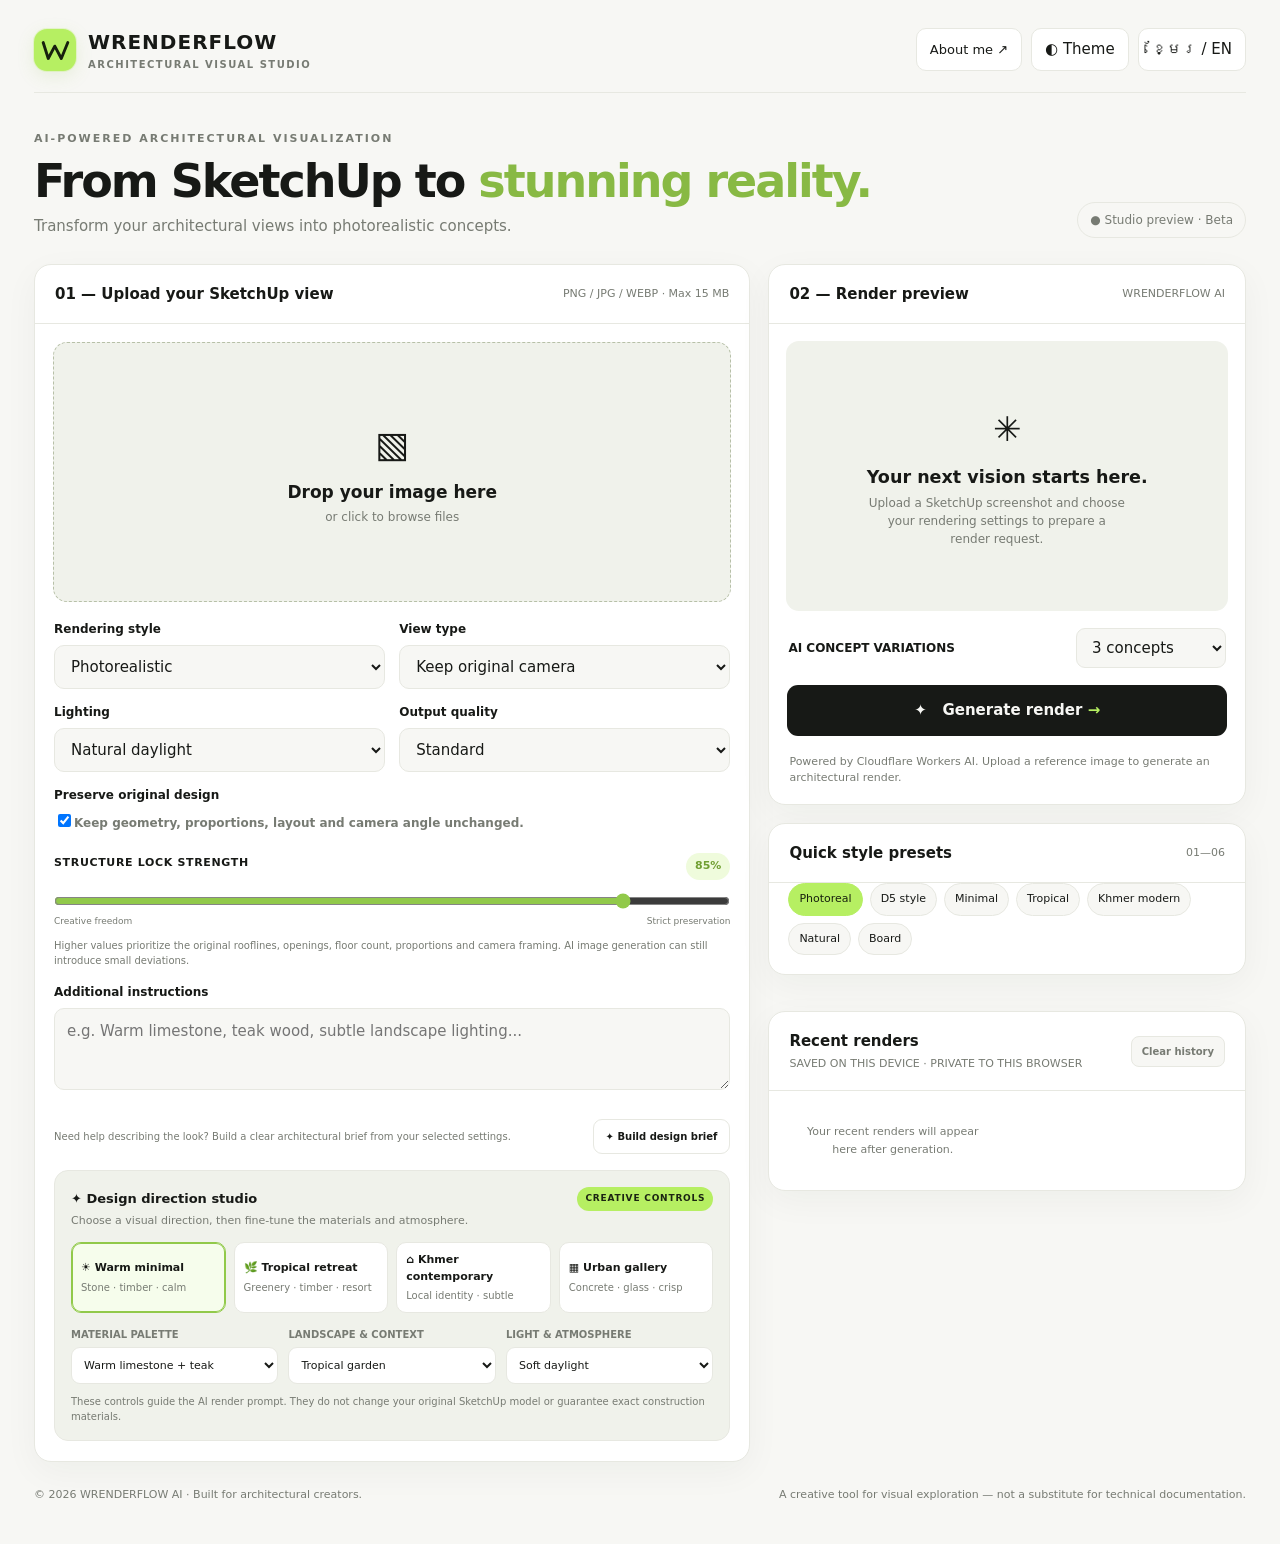
==== public/index.html @ b39f6e64 "Add adjustable architectural structure lock control" ====
<!doctype html>
<html lang="en">
<head>
<meta charset="utf-8"><meta name="viewport" content="width=device-width,initial-scale=1">
<meta name="theme-color" content="#f7f7f4"><meta name="description" content="WRENDERFLOW — architectural visualization studio">
<title>WRENDERFLOW — Architecture Visual Studio</title>
<style>
:root{--bg:#f7f7f4;--panel:#fff;--ink:#171916;--muted:#777b73;--line:#e7e8e1;--accent:#b6ef62;--soft:#f0f2eb;--shadow:0 10px 35px #1c24100b}
[data-theme=dark]{--bg:#11130f;--panel:#1a1d18;--ink:#f1f3ec;--muted:#a2a89a;--line:#30352c;--accent:#b6ef62;--soft:#242920;--shadow:none}
*{box-sizing:border-box}body{margin:0;background:var(--bg);color:var(--ink);font:15px/1.5 Inter,ui-sans-serif,system-ui,-apple-system,Segoe UI,sans-serif;transition:.2s}button,input,select,textarea{font:inherit}button{cursor:pointer}.shell{max-width:1440px;margin:auto;padding:22px 34px 40px}.top{display:flex;align-items:center;justify-content:space-between;border-bottom:1px solid var(--line);padding:5px 0 20px}.brand{display:flex;align-items:center;gap:11px;font-weight:750;letter-spacing:-.6px;font-size:20px}.mark{width:34px;height:34px;border-radius:11px;background:var(--accent);display:grid;place-items:center;color:#17200e;font-weight:900}.brand small{display:block;color:var(--muted);font-size:10px;font-weight:550;letter-spacing:1.5px}.actions{display:flex;gap:9px}.quiet,.lang{border:1px solid var(--line);background:var(--panel);color:var(--ink);padding:9px 13px;border-radius:10px}.hero{padding:38px 0 26px;display:flex;justify-content:space-between;align-items:end;gap:20px}.eyebrow{color:var(--muted);font-size:11px;letter-spacing:2px;text-transform:uppercase;font-weight:700}.hero h1{font-size:clamp(29px,4vw,46px);line-height:1.08;letter-spacing:-2px;margin:9px 0}.hero p{color:var(--muted);margin:0}.status{font-size:12px;color:var(--muted);border:1px solid var(--line);padding:8px 12px;border-radius:30px;white-space:nowrap}.layout{display:grid;grid-template-columns:minmax(0,1.2fr) minmax(310px,.8fr);gap:18px}.card{background:var(--panel);border:1px solid var(--line);border-radius:17px;box-shadow:var(--shadow);overflow:hidden}.cardhead{padding:18px 20px;border-bottom:1px solid var(--line);display:flex;justify-content:space-between;align-items:center}.cardhead h2{font-size:15px;margin:0}.step{font-size:11px;color:var(--muted)}.upload{margin:18px;border:1.5px dashed #b7c0a8;border-radius:14px;min-height:260px;display:grid;place-items:center;text-align:center;padding:24px;background:var(--soft);position:relative}.upload.drag{border-color:#7aa83c;background:#eaf5d9}.upload input{position:absolute;inset:0;opacity:0;width:100%;cursor:pointer}.upload .icon{font-size:36px}.upload h3{margin:8px 0 3px;font-size:17px}.upload p{color:var(--muted);font-size:12px;margin:0}.preview{max-width:100%;max-height:360px;object-fit:contain;border-radius:9px;display:none}.fields{padding:0 19px 20px;display:grid;grid-template-columns:1fr 1fr;gap:14px}.field.full{grid-column:1/-1}.field label{display:block;font-size:12px;font-weight:650;margin:0 0 7px}.field select,.field textarea,.field input[type=text]{width:100%;border:1px solid var(--line);border-radius:10px;background:var(--bg);color:var(--ink);padding:11px 12px;outline:none}.field textarea{resize:vertical;min-height:82px}.check{display:flex;gap:9px;align-items:center;color:var(--muted);font-size:12px}.rightcol{display:flex;flex-direction:column;gap:18px}.result{min-height:270px;display:grid;place-items:center;text-align:center;padding:28px;background:var(--soft);margin:17px;border-radius:13px}.result .spark{font-size:34px}.result h3{margin:9px 0 4px}.result p{color:var(--muted);font-size:12px;max-width:260px;margin:0}.primary{width:calc(100% - 36px);margin:0 18px 18px;background:var(--ink);color:var(--bg);border:0;border-radius:11px;padding:14px;font-weight:700}.primary span{color:var(--accent)}.note{font-size:11px;color:var(--muted);padding:0 20px 17px}.presets{display:flex;gap:7px;flex-wrap:wrap;padding:0 19px 19px}.chip{border:1px solid var(--line);background:var(--bg);color:var(--ink);border-radius:30px;padding:7px 10px;font-size:11px}.chip.active{background:var(--accent);color:#17200e;border-color:var(--accent)}footer{padding:25px 0 0;color:var(--muted);font-size:11px;display:flex;justify-content:space-between;gap:15px}.compare-wrap{display:none;margin:0 17px 18px;animation:compareIn .7s cubic-bezier(.2,.8,.2,1) both}.compare-toolbar{display:flex;align-items:center;justify-content:space-between;gap:12px;margin:0 0 12px}.compare-title{font-size:12px;font-weight:800;letter-spacing:.4px;color:var(--ink)}.compare-subtitle{font-size:10px;color:var(--muted);margin-top:3px}.compare-modes{display:flex;gap:5px;padding:4px;border:1px solid var(--border);border-radius:10px;background:var(--bg)}.compare-mode{border:0;border-radius:7px;padding:7px 10px;background:transparent;color:var(--muted);font-size:10px;font-weight:700;cursor:pointer}.compare-mode.active{background:var(--accent);color:#17200e}.compare-stage{--split:50%;position:relative;width:100%;aspect-ratio:16/10;min-height:220px;max-height:540px;overflow:hidden;border-radius:16px;background:linear-gradient(135deg,#20271d,#111610);cursor:ew-resize;touch-action:pan-y;box-shadow:0 14px 36px #0004;border:1px solid #ffffff12}.compare-stage img{position:absolute;inset:0;width:100%;height:100%;object-fit:contain;user-select:none;pointer-events:none}.compare-after{position:absolute;inset:0;clip-path:inset(0 0 0 var(--split));pointer-events:none;transition:clip-path .38s cubic-bezier(.2,.8,.2,1)}.compare-after img{width:100%;height:100%;object-fit:contain}.compare-divider{position:absolute;z-index:4;top:0;bottom:0;left:var(--split);width:2px;background:#c4ff69;transform:translateX(-50%);box-shadow:0 0 18px #b8f45eaa;pointer-events:none;transition:left .38s cubic-bezier(.2,.8,.2,1)}.compare-knob{position:absolute;left:50%;top:50%;width:48px;height:48px;transform:translate(-50%,-50%);display:grid;place-items:center;border:2px solid #fff;border-radius:50%;background:linear-gradient(145deg,#c5ff72,#83bb38);color:#17220d;box-shadow:0 0 0 7px #a8e94c25,0 5px 22px #0008;font-size:20px;font-weight:900}.compare-label{position:absolute;top:13px;z-index:3;padding:8px 11px;border:1px solid #ffffff30;border-radius:8px;background:#101510c9;color:#fff;font-size:10px;font-weight:800;letter-spacing:1px;backdrop-filter:blur(10px);pointer-events:none}.compare-label.original{left:13px}.compare-label.generated{right:13px}.compare-controls{display:flex;align-items:center;gap:12px;margin:14px 2px 0}.compare-range{flex:1;width:100%;height:5px;margin:0;accent-color:#a5e94d;cursor:ew-resize;touch-action:pan-y}.compare-range::-webkit-slider-thumb{width:19px;height:19px;appearance:none;border:3px solid var(--panel);border-radius:50%;background:#a5e94d;box-shadow:0 0 0 1px #a5e94d,0 2px 9px #0006}.compare-help{font-size:11px;color:var(--muted);text-align:center;margin-top:10px;line-height:1.5}.compare-stage.compare-side{background:#a5e94d;cursor:default}.compare-stage.compare-side #compareOriginal{left:0;top:0;width:calc(50% - 1px);height:100%;background:#20271d}.compare-stage.compare-side .compare-after{left:calc(50% + 1px);top:0;right:0;bottom:0;inset:auto;width:calc(50% - 1px);height:100%;clip-path:none;overflow:hidden;background:#20271d}.compare-stage.compare-side .compare-after img{width:100%;height:100%;object-fit:contain}.compare-stage.compare-side .compare-divider{display:none}.compare-stage.is-dragging .compare-after,.compare-stage.is-dragging .compare-divider{transition:none}.compare-stage.compare-side .compare-label{font-size:9px}@keyframes compareIn{0%{opacity:0;transform:translateY(18px) scale(.985);filter:blur(4px)}100%{opacity:1;transform:translateY(0) scale(1);filter:blur(0)}}@media(max-width:520px){.compare-toolbar{align-items:flex-start;flex-direction:column}.compare-stage{min-height:190px}.compare-knob{width:40px;height:40px}}@media(prefers-reduced-motion:reduce){.compare-wrap{animation:none}.compare-after,.compare-divider{transition:none}}.render-progress{display:none;flex-direction:column;align-items:center;justify-content:center;gap:11px;padding:18px 12px 14px;margin:12px 18px 4px;border:1px solid rgba(177,242,74,.2);border-radius:14px;background:linear-gradient(145deg,rgba(177,242,74,.07),rgba(255,255,255,.015));text-align:center}.render-progress.visible{display:flex;animation:progressReveal .35s ease both}.render-spinner{width:30px;height:30px;border:3px solid rgba(177,242,74,.18);border-top-color:var(--accent);border-right-color:var(--accent);border-radius:50%;animation:renderSpin .85s linear infinite;filter:drop-shadow(0 0 7px rgba(177,242,74,.35))}.render-progress-line{font-size:12px;line-height:1.5;color:var(--muted);letter-spacing:.12px;min-height:18px}.render-progress-line strong{color:var(--text);font-weight:650}@keyframes renderSpin{to{transform:rotate(360deg)}}@keyframes progressReveal{from{opacity:0;transform:translateY(7px)}to{opacity:1;transform:translateY(0)}}@media(prefers-reduced-motion:reduce){.render-spinner{animation:none;border-top-color:var(--accent)}.render-progress.visible{animation:none}}.toast{position:fixed;bottom:20px;left:50%;transform:translateX(-50%);background:var(--ink);color:var(--bg);padding:12px 18px;border-radius:12px;box-shadow:var(--shadow);display:none;max-width:90%;z-index:5}
@media(max-width:850px){.shell{padding:15px}.layout{grid-template-columns:1fr}.hero{padding-top:27px;align-items:start;flex-direction:column}.upload{min-height:220px}.top{align-items:flex-start}.brand{font-size:17px}}@media(max-width:480px){.fields{grid-template-columns:1fr}.field.full{grid-column:auto}.actions{gap:5px}.quiet,.lang{padding:8px}.hero h1{letter-spacing:-1.2px}footer{flex-direction:column}}

/* Design direction studio */
.direction-panel{grid-column:1/-1;border:1px solid var(--line);border-radius:14px;padding:16px;background:var(--soft);margin-top:2px}.direction-head{display:flex;justify-content:space-between;align-items:flex-start;gap:12px;margin-bottom:13px}.direction-head strong{font-size:13px}.direction-head small{display:block;color:var(--muted);font-size:11px;margin-top:3px}.direction-badge{font-size:9px;font-weight:800;letter-spacing:.8px;padding:5px 8px;border-radius:20px;background:var(--accent);color:#1b2412;white-space:nowrap}.direction-presets{display:grid;grid-template-columns:repeat(4,minmax(0,1fr));gap:8px;margin-bottom:14px}.direction-preset{min-height:66px;border:1px solid var(--line);border-radius:10px;background:var(--panel);color:var(--ink);padding:9px;text-align:left;transition:transform .2s,border-color .2s,box-shadow .2s}.direction-preset:hover{transform:translateY(-2px);border-color:var(--accent);box-shadow:0 7px 18px #0000000d}.direction-preset.active{border-color:#91c94a;box-shadow:inset 0 0 0 1px #91c94a;background:color-mix(in srgb,var(--accent) 12%,var(--panel))}.direction-preset b{display:block;font-size:11px}.direction-preset span{display:block;font-size:10px;color:var(--muted);margin-top:3px}.direction-selects{display:grid;grid-template-columns:repeat(3,minmax(0,1fr));gap:10px}.direction-selects label{display:block;font-size:10px;font-weight:700;color:var(--muted);margin-bottom:5px}.direction-selects select{width:100%;min-width:0;border:1px solid var(--line);border-radius:9px;background:var(--panel);color:var(--ink);padding:10px 8px;font-size:11px}.direction-note{font-size:10px;color:var(--muted);margin-top:10px;line-height:1.5}@media(max-width:680px){.direction-presets{grid-template-columns:repeat(2,minmax(0,1fr))}.direction-selects{grid-template-columns:1fr}.direction-head{flex-direction:column}}

/* Structure lock control */
.structure-lock-head{display:flex;align-items:center;justify-content:space-between;gap:10px}.structure-lock-head label{font-size:11px;font-weight:800;letter-spacing:.06em}.structure-lock-head output{font-size:11px;font-weight:850;color:#709f32;background:color-mix(in srgb,var(--accent) 22%,var(--panel));padding:5px 9px;border-radius:20px}.strength-range{width:100%;margin:13px 0 4px;accent-color:#91c94a;cursor:pointer}.strength-scale{display:flex;justify-content:space-between;color:var(--muted);font-size:9px}.structure-lock-note{display:block;margin-top:9px;color:var(--muted);font-size:10px;line-height:1.55}
/* Render library and prompt assistant */
.prompt-assistant{display:flex;align-items:center;justify-content:space-between;gap:12px;margin-top:9px}
.prompt-assistant small{font-size:10px;color:var(--muted);line-height:1.5}
.assist-btn{border:1px solid var(--line);background:var(--panel);color:var(--ink);border-radius:9px;padding:9px 12px;font-size:10px;font-weight:750;white-space:nowrap;transition:transform .2s,border-color .2s}
.assist-btn:hover{transform:translateY(-1px);border-color:#91c94a}
.history-card{margin-top:18px}
.history-list{display:grid;grid-template-columns:repeat(2,minmax(0,1fr));gap:10px;padding:14px}
.history-item{border:1px solid var(--line);border-radius:11px;overflow:hidden;background:var(--panel);min-width:0}
.history-item img{width:100%;height:112px;object-fit:cover;display:block;background:var(--soft)}
.history-item-info{padding:9px}
.history-item-info strong{display:block;font-size:10px;white-space:nowrap;overflow:hidden;text-overflow:ellipsis}
.history-item-info small{display:block;color:var(--muted);font-size:9px;margin:4px 0 8px}
.history-load{width:100%;border:1px solid var(--line);background:var(--soft);border-radius:7px;padding:7px;font-size:10px;font-weight:700}.history-actions{display:grid;grid-template-columns:1fr auto;gap:6px}.history-delete{border:1px solid var(--line);background:transparent;color:var(--muted);border-radius:7px;padding:7px 9px;font-size:10px}.history-delete:hover,.history-clear:hover{border-color:#d58b7c;color:#b85d4b}.history-clear{border:1px solid var(--line);background:var(--bg);color:var(--muted);border-radius:8px;padding:7px 10px;font-size:10px;font-weight:700}
.history-empty{padding:18px;color:var(--muted);font-size:11px;text-align:center;line-height:1.6}
@media(max-width:520px){.prompt-assistant{align-items:flex-start;flex-direction:column}.history-list{grid-template-columns:1fr 1fr}.history-item img{height:90px}}

/* WRENDERFLOW identity */
.brand{gap:12px}.brand>div:last-child{letter-spacing:1px;font-weight:850}
.mark{width:42px;height:42px;border-radius:13px;position:relative;overflow:hidden;box-shadow:0 0 0 1px #b6ef6240,0 5px 18px #88b94425;animation:wMarkEnter .9s cubic-bezier(.2,.8,.2,1) both}
.brand-w{width:29px;height:25px;overflow:visible}
.brand-w path{fill:none;stroke:#17200e;stroke-width:4;stroke-linecap:round;stroke-linejoin:round;stroke-dasharray:100;stroke-dashoffset:100;animation:wDraw 1.15s cubic-bezier(.2,.8,.2,1) .15s forwards}
.mark:after{content:"";position:absolute;inset:-40% auto -40% -60%;width:38%;transform:rotate(22deg);background:linear-gradient(90deg,transparent,#ffffffa8,transparent);animation:wShine 1.2s ease-out .65s both}
.brand:hover .mark{transform:translateY(-2px) rotate(-3deg);box-shadow:0 0 0 1px #b6ef6280,0 8px 25px #88b94445}
.mark{transition:transform .3s,box-shadow .3s}
@keyframes wMarkEnter{0%{opacity:0;transform:translateY(12px) scale(.72) rotate(-12deg)}65%{opacity:1;transform:translateY(-2px) scale(1.06) rotate(3deg)}100%{transform:translateY(0) scale(1) rotate(0)}}
@keyframes wDraw{to{stroke-dashoffset:0}}
@keyframes wShine{0%{left:-60%}100%{left:150%}}
.variation-count{display:flex;align-items:center;gap:12px;padding:0 19px 17px}
.variation-count label{font-size:12px;font-weight:700}
.variation-count select{margin-left:auto;min-width:150px;border:1px solid var(--line);border-radius:9px;padding:9px 11px;background:var(--bg);color:var(--ink)}
.variation-gallery{display:none;margin:0 17px 18px;grid-template-columns:repeat(3,minmax(0,1fr));gap:10px}
.variation-card{min-width:0;border:1px solid var(--line);background:var(--bg);border-radius:12px;padding:7px;text-align:left;transition:transform .25s,border-color .25s,box-shadow .25s;cursor:pointer}
.variation-card:hover{transform:translateY(-3px);box-shadow:0 10px 22px #00000012}
.variation-card.active{border-color:var(--accent);box-shadow:0 0 0 2px color-mix(in srgb,var(--accent) 35%,transparent)}
.variation-card img{display:block;width:100%;height:105px;object-fit:cover;border-radius:8px;background:var(--soft)}
.variation-card strong{display:block;font-size:11px;margin:7px 2px 2px}
.variation-card small{display:block;font-size:10px;color:var(--muted);margin:0 2px 3px}
.variation-heading{display:flex;justify-content:space-between;align-items:center;margin:0 17px 9px;font-size:11px;font-weight:800;letter-spacing:.08em}
.variation-heading span{font-weight:500;letter-spacing:0;color:var(--muted)}
@media(max-width:520px){.variation-gallery{gap:6px}.variation-card{padding:5px}.variation-card img{height:75px}.variation-card strong{font-size:10px}.variation-count{padding-top:3px}}
@media(prefers-reduced-motion:reduce){.mark,.brand-w path,.mark:after{animation:none!important;transition:none!important}.brand-w path{stroke-dashoffset:0}}


/* WRENDERFLOW welcome reveal — 2.8 second glass intro */
.welcome-overlay{position:fixed;inset:0;z-index:9999;display:grid;place-items:center;padding:24px;background:rgba(8,12,7,.24);backdrop-filter:blur(13px) saturate(125%);-webkit-backdrop-filter:blur(13px) saturate(125%);animation:welcomeFade 2.8s cubic-bezier(.2,.7,.2,1) forwards;pointer-events:none}
.welcome-glass{position:relative;isolation:isolate;width:min(430px,92vw);padding:37px 34px 30px;text-align:center;border:1px solid rgba(255,255,255,.38);border-radius:25px;background:linear-gradient(145deg,rgba(255,255,255,.82),rgba(245,249,235,.58));box-shadow:0 28px 100px rgba(9,15,5,.24),inset 0 1px 0 rgba(255,255,255,.8);overflow:hidden;animation:welcomeCard 2.8s cubic-bezier(.2,.7,.2,1) forwards}
[data-theme=dark] .welcome-glass{background:linear-gradient(145deg,rgba(31,39,28,.88),rgba(18,23,16,.76));border-color:rgba(221,255,190,.18);box-shadow:0 28px 100px rgba(0,0,0,.42),inset 0 1px 0 rgba(255,255,255,.12)}
.welcome-glass:before{content:"";position:absolute;z-index:-1;width:230px;height:230px;left:50%;top:-150px;transform:translateX(-50%);border-radius:50%;background:rgba(182,239,98,.36);filter:blur(35px)}
.welcome-mark{width:72px;height:72px;margin:0 auto 19px;border-radius:22px;display:grid;place-items:center;background:#b6ef62;box-shadow:0 10px 35px rgba(125,176,56,.28),0 0 0 9px rgba(182,239,98,.13);animation:welcomeMark .75s cubic-bezier(.18,.85,.25,1.3) both}
.welcome-mark svg{width:48px;height:39px;overflow:visible}
.welcome-mark path{fill:none;stroke:#17200e;stroke-width:4.3;stroke-linecap:round;stroke-linejoin:round;stroke-dasharray:110;stroke-dashoffset:110;animation:wDraw .9s cubic-bezier(.4,0,.2,1) .12s forwards}
.welcome-kicker{margin:0 0 7px;color:#729b38;font-size:10px;font-weight:850;letter-spacing:3px;text-transform:uppercase;animation:welcomeText .55s ease .2s both}
.welcome-name{margin:0;color:#182015;font-size:clamp(25px,6vw,34px);line-height:1.05;font-weight:900;letter-spacing:1.5px;animation:welcomeText .6s ease .32s both}
[data-theme=dark] .welcome-name{color:#f3f6ec}
.welcome-line{width:35px;height:2px;margin:17px auto 13px;border-radius:4px;background:#9bd34d;animation:welcomeLine .65s ease .45s both}
.welcome-tagline{margin:0;color:#596151;font-size:12px;letter-spacing:.35px;animation:welcomeText .6s ease .5s both}
[data-theme=dark] .welcome-tagline{color:#bdc8b1}
.welcome-progress{height:2px;margin:25px auto 0;max-width:170px;border-radius:4px;background:rgba(110,130,90,.17);overflow:hidden}
.welcome-progress span{display:block;width:100%;height:100%;transform:scaleX(0);transform-origin:left;background:#8fc443;animation:welcomeProgress 2.15s linear .12s forwards}
@keyframes welcomeFade{0%,76%{opacity:1;visibility:visible}100%{opacity:0;visibility:hidden}}
@keyframes welcomeCard{0%{opacity:0;transform:translateY(15px) scale(.94)}13%{opacity:1;transform:translateY(0) scale(1)}76%{opacity:1;transform:translateY(0) scale(1)}100%{opacity:0;transform:translateY(-8px) scale(1.025)}}
@keyframes welcomeMark{0%{opacity:0;transform:translateY(12px) scale(.65) rotate(-12deg)}100%{opacity:1;transform:translateY(0) scale(1) rotate(0)}}
@keyframes welcomeText{from{opacity:0;transform:translateY(8px)}to{opacity:1;transform:translateY(0)}}
@keyframes welcomeLine{from{width:0;opacity:0}to{width:35px;opacity:1}}
@keyframes welcomeProgress{to{transform:scaleX(1)}}
@media(prefers-reduced-motion:reduce){.welcome-overlay,.welcome-glass,.welcome-mark,.welcome-mark path,.welcome-kicker,.welcome-name,.welcome-line,.welcome-tagline,.welcome-progress span{animation:none!important}.welcome-overlay{opacity:0;visibility:hidden}}


/* About WRENDERFLOW */
.about-section{margin:34px 0 22px;scroll-margin-top:24px;border:1px solid var(--line);border-radius:22px;overflow:hidden;background:linear-gradient(135deg,var(--panel),var(--soft));box-shadow:var(--shadow)}
.about-top{padding:clamp(24px,4vw,42px);display:grid;grid-template-columns:minmax(0,1.2fr) minmax(220px,.8fr);gap:30px;align-items:center;border-bottom:1px solid var(--line)}
.about-eyebrow{font-size:10px;letter-spacing:2.2px;font-weight:800;color:#88b944;text-transform:uppercase}
.about-top h2{font-size:clamp(27px,4vw,42px);letter-spacing:-1.5px;line-height:1.08;margin:10px 0 13px}
.about-top p{margin:0;color:var(--muted);max-width:650px;line-height:1.8}
.about-manifesto{border:1px solid rgba(136,185,68,.28);background:rgba(136,185,68,.08);padding:24px;border-radius:17px}
.about-manifesto .about-w{width:48px;height:48px;display:grid;place-items:center;background:var(--accent);color:#17200e;border-radius:15px;font-size:25px;font-weight:950;margin-bottom:18px;box-shadow:0 8px 28px rgba(136,185,68,.18)}
.about-manifesto strong{display:block;font-size:clamp(17px,2vw,21px);line-height:1.4;letter-spacing:-.3px}
.about-manifesto span{display:block;color:var(--muted);font-size:12px;margin-top:9px}
.about-grid{display:grid;grid-template-columns:repeat(3,minmax(0,1fr));gap:0}
.about-card{padding:25px 26px;min-height:190px}
.about-card+.about-card{border-left:1px solid var(--line)}
.about-card .about-number{font-size:10px;letter-spacing:1.5px;color:#88b944;font-weight:850}
.about-card h3{font-size:16px;margin:10px 0 8px}
.about-card p{font-size:13px;line-height:1.75;color:var(--muted);margin:0}
.about-founder{padding:20px 26px;background:rgba(136,185,68,.055);border-top:1px solid var(--line);display:flex;justify-content:space-between;align-items:center;gap:18px}
.about-founder strong{display:block;font-size:14px}.about-founder span{font-size:12px;color:var(--muted)}
.about-founder .about-location{white-space:nowrap;color:var(--muted);font-size:11px;letter-spacing:.8px;text-transform:uppercase}
.about-nav{border:1px solid var(--line);background:var(--panel);color:var(--ink);padding:9px 13px;border-radius:10px;text-decoration:none;font-size:13px;display:inline-flex;align-items:center}
@media(max-width:760px){.about-top{grid-template-columns:1fr}.about-grid{grid-template-columns:1fr}.about-card{min-height:0;padding:21px 24px}.about-card+.about-card{border-left:0;border-top:1px solid var(--line)}.about-founder{align-items:flex-start;flex-direction:column}.about-founder .about-location{white-space:normal}}

</style>
</head>
<body>
<div class="welcome-overlay" id="welcomeIntro" aria-hidden="true">
 <div class="welcome-glass">
  <div class="welcome-mark"><svg viewBox="0 0 40 32" aria-hidden="true"><path d="M3 5 L10 27 L19 10 L28 27 L37 5"/></svg></div>
  <p class="welcome-kicker">WELCOME TO THE STUDIO</p>
  <h2 class="welcome-name">WRENDERFLOW</h2>
  <div class="welcome-line"></div>
  <p class="welcome-tagline">Ideas become places.</p>
  <div class="welcome-progress"><span></span></div>
 </div>
</div>
<div class="shell">
<header class="top"><div class="brand" aria-label="WRENDERFLOW"><div class="mark" aria-hidden="true"><svg viewBox="0 0 40 32" class="brand-w"><path d="M3 5 L10 27 L19 10 L28 27 L37 5"/></svg></div><div>WRENDERFLOW <small>ARCHITECTURAL VISUAL STUDIO</small></div></div><div class="actions"><a class="about-nav" href="/about.html">About me ↗</a><button class="quiet" id="theme" aria-label="Toggle theme">◐ <span data-i="theme">Theme</span></button><button class="lang" id="language">ខ្មែរ / EN</button></div></header>
<section class="hero"><div><div class="eyebrow" data-i="eyebrow">AI-POWERED ARCHITECTURAL VISUALIZATION</div><h1 data-i="title">From SketchUp to <span style="color:#88b944">stunning reality.</span></h1><p data-i="subtitle">Transform your architectural views into photorealistic concepts.</p></div><div class="status">● <span data-i="beta">Studio preview · Beta</span></div></section>
<main class="layout">
<section class="card"><div class="cardhead"><h2 data-i="source">01 — Upload your SketchUp view</h2><span class="step" data-i="sourcehint">PNG / JPG / WEBP · Max 15 MB</span></div>
<div class="upload" id="drop"><input id="file" type="file" accept="image/png,image/jpeg,image/webp"><div id="uploadcopy"><div class="icon">▧</div><h3 data-i="drop">Drop your image here</h3><p data-i="browse">or click to browse files</p></div><img id="preview" class="preview" alt="Uploaded SketchUp preview"></div>
<div class="fields">
<div class="field"><label data-i="style">Rendering style</label><select id="style"><option>Photorealistic</option><option>D5-inspired photorealism</option><option>Minimalist contemporary</option><option>Tropical modern</option><option>Khmer-inspired contemporary</option><option>Warm natural materials</option><option>Competition board style</option></select></div>
<div class="field"><label data-i="view">View type</label><select id="view"><option>Keep original camera</option><option>Exterior perspective</option><option>Interior perspective</option><option>Aerial / bird's-eye</option><option>Eye-level view</option></select></div>
<div class="field"><label data-i="lighting">Lighting</label><select id="lighting"><option>Natural daylight</option><option>Golden hour</option><option>Overcast soft light</option><option>Blue hour</option><option>Warm interior lighting</option><option>Night scene</option></select></div>
<div class="field"><label data-i="quality">Output quality</label><select id="quality"><option>Standard</option><option>High</option><option>Ultra (when supported)</option></select></div>
<div class="field full"><label data-i="preserve">Preserve original design</label><label class="check"><input type="checkbox" id="preserve" checked><span data-i="preservehint">Keep geometry, proportions, layout and camera angle unchanged.</span></label></div>
<div class="field full" id="structureLockPanel">
 <div class="structure-lock-head"><label for="preserveStrength">STRUCTURE LOCK STRENGTH</label><output id="preserveStrengthValue">85%</output></div>
 <input id="preserveStrength" class="strength-range" type="range" min="0" max="100" value="85" step="5">
 <div class="strength-scale"><span>Creative freedom</span><span>Strict preservation</span></div>
 <small class="structure-lock-note">Higher values prioritize the original rooflines, openings, floor count, proportions and camera framing. AI image generation can still introduce small deviations.</small>
</div>
<div class="field full"><label data-i="prompt">Additional instructions</label><textarea id="prompt" placeholder="e.g. Warm limestone, teak wood, subtle landscape lighting..."></textarea></div><div class="field full prompt-assistant"><small>Need help describing the look? Build a clear architectural brief from your selected settings.</small><button type="button" class="assist-btn" id="composeBrief">✦ Build design brief</button></div>
<div class="direction-panel" id="directionPanel">
 <div class="direction-head"><div><strong>✦ Design direction studio</strong><small>Choose a visual direction, then fine-tune the materials and atmosphere.</small></div><span class="direction-badge">CREATIVE CONTROLS</span></div>
 <div class="direction-presets">
  <button type="button" class="direction-preset active" data-direction="warm"><b>☀ Warm minimal</b><span>Stone · timber · calm</span></button>
  <button type="button" class="direction-preset" data-direction="tropical"><b>🌿 Tropical retreat</b><span>Greenery · timber · resort</span></button>
  <button type="button" class="direction-preset" data-direction="khmer"><b>⌂ Khmer contemporary</b><span>Local identity · subtle</span></button>
  <button type="button" class="direction-preset" data-direction="urban"><b>▦ Urban gallery</b><span>Concrete · glass · crisp</span></button>
 </div>
 <div class="direction-selects">
  <div><label for="materialDirection">MATERIAL PALETTE</label><select id="materialDirection"><option value="Warm limestone, natural teak timber, clear low-iron glass, dark bronze metal accents">Warm limestone + teak</option><option value="Light travertine, pale oak, soft white plaster and brushed champagne metal">Light travertine + oak</option><option value="Exposed architectural concrete, charcoal metal, clear glass and dark stone">Concrete + charcoal metal</option><option value="Natural local stone, rich timber screens, textured plaster and bronze details">Natural stone + timber</option><option value="White mineral render, warm timber, sand-toned stone and slim dark frames">Coastal neutral</option></select></div>
  <div><label for="landscapeDirection">LANDSCAPE &amp; CONTEXT</label><select id="landscapeDirection"><option value="Restrained tropical planting, layered low shrubs, ornamental grasses and a few palms">Tropical garden</option><option value="Minimal sculptural planting, gravel, low grasses and clean hardscape">Minimal garden</option><option value="Lush resort planting with palms, broad-leaf foliage and layered greenery">Resort landscape</option><option value="Clean urban plaza, paving, subtle planters and minimal greenery">Urban plaza</option><option value="Keep the existing site context restrained and realistic">Keep original context</option></select></div>
  <div><label for="atmosphereDirection">LIGHT &amp; ATMOSPHERE</label><select id="atmosphereDirection"><option value="Soft warm daylight, balanced exposure and gentle natural shadows">Soft daylight</option><option value="Golden-hour sunlight, long warm shadows and subtle interior glow">Golden hour</option><option value="Bright overcast daylight, soft shadows and neutral color grading">Overcast editorial</option><option value="Blue-hour sky with warm architectural interior lighting and restrained exterior lights">Blue hour</option><option value="Night architectural photography with warm concealed lighting, realistic contrast and no excessive bloom">Night architectural</option></select></div>
 </div>
 <div class="direction-note">These controls guide the AI render prompt. They do not change your original SketchUp model or guarantee exact construction materials.</div>
</div>
</div></section>
<aside class="rightcol"><section class="card"><div class="cardhead"><h2 data-i="output">02 — Render preview</h2><span class="step">WRENDERFLOW AI</span></div><div class="result" id="result"><div id="resultcopy"><div class="spark">✳</div><h3 data-i="ready">Your next vision starts here.</h3><p data-i="readyhint">Upload a SketchUp screenshot and choose your rendering settings to prepare a render request.</p></div><img id="rendered" class="preview" alt="Generated architectural render" style="display:none;max-height:520px"></div><div class="compare-wrap" id="compareWrap"><div class="compare-toolbar"><div><div class="compare-title">BEFORE &amp; AFTER</div><div class="compare-subtitle">See how your design transforms into a realistic render.</div></div><div class="compare-modes"><button type="button" class="compare-mode active" id="modeSwipe">↔ Swipe</button><button type="button" class="compare-mode" id="modeSide">▥ Side by side</button></div></div><div class="compare-stage" id="compareStage" role="slider" tabindex="0" aria-label="Before and after comparison" aria-valuemin="0" aria-valuemax="100" aria-valuenow="50"><img id="compareOriginal" alt="Original SketchUp image"><div class="compare-after" id="compareAfter"><img id="compareGenerated" alt="AI rendered architectural image"></div><span class="compare-label original">01 &nbsp; ORIGINAL</span><span class="compare-label generated">02 &nbsp; AI RENDER</span><div class="compare-divider" id="compareDivider"><span class="compare-knob">↔</span></div></div><div class="compare-controls" id="compareControls"><span style="font-size:10px;color:var(--muted);font-weight:800">BEFORE</span><input class="compare-range" id="compareRange" type="range" min="0" max="100" value="50" aria-label="Slide to compare before and after"><span style="font-size:10px;color:var(--muted);font-weight:800">AFTER</span></div><div class="compare-help" id="compareHelp">Drag the glowing handle or swipe directly across the image.</div></div><div class="variation-heading" id="variationHeading" style="display:none"><strong>EXPLORE DESIGN DIRECTIONS</strong><span>Choose a concept to inspect</span></div><div class="variation-gallery" id="variationGallery"></div><div class="variation-count"><label for="variationCount">AI CONCEPT VARIATIONS</label><select id="variationCount"><option value="1">1 concept</option><option value="2">2 concepts</option><option value="3" selected>3 concepts</option></select></div><button class="primary" id="generate" data-i="generate">✦ &nbsp; Generate render <span>→</span></button><div class="render-progress" id="renderProgress" role="status" aria-live="polite" aria-atomic="true"><div class="render-spinner" aria-hidden="true"></div><div class="render-progress-line" id="renderProgressLine">Preparing your architectural image…</div></div><div class="note" id="notice" data-i="notice">Powered by Cloudflare Workers AI. Upload a reference image to generate an architectural render.</div><a id="download" class="quiet" href="#" download="wrenderflow-result.png" style="display:none;margin:0 18px 18px;text-align:center;text-decoration:none">Download rendered image ↓</a></section>
<section class="card"><div class="cardhead"><h2 data-i="quick">Quick style presets</h2><span class="step">01—06</span></div><div class="presets"><button class="chip active" data-style="Photorealistic">Photoreal</button><button class="chip" data-style="D5-inspired photorealism">D5 style</button><button class="chip" data-style="Minimalist contemporary">Minimal</button><button class="chip" data-style="Tropical modern">Tropical</button><button class="chip" data-style="Khmer-inspired contemporary">Khmer modern</button><button class="chip" data-style="Warm natural materials">Natural</button><button class="chip" data-style="Competition board style">Board</button></div></section><section class="card history-card"><div class="cardhead"><div><h2>Recent renders</h2><span class="step" style="display:block;margin-top:3px">SAVED ON THIS DEVICE · PRIVATE TO THIS BROWSER</span></div><button type="button" class="history-clear" id="clearHistory">Clear history</button></div><div class="history-list" id="historyList"><div class="history-empty">Your recent renders will appear here after generation.</div></div></section></aside>
</main>
<footer><span>© 2026 WRENDERFLOW AI · Built for architectural creators.</span><span data-i="footer">A creative tool for visual exploration — not a substitute for technical documentation.</span></footer>
</div><div class="toast" id="toast" role="status"></div>
<script>
const $=id=>document.getElementById(id);let lang='en';
const HISTORY_DB='renderflow-local-library',HISTORY_STORE='renders';
function openHistoryDB(){return new Promise((resolve,reject)=>{const req=indexedDB.open(HISTORY_DB,1);req.onupgradeneeded=()=>{const db=req.result;if(!db.objectStoreNames.contains(HISTORY_STORE))db.createObjectStore(HISTORY_STORE,{keyPath:'id',autoIncrement:true});};req.onsuccess=()=>resolve(req.result);req.onerror=()=>reject(req.error);});}
async function saveRenderToHistory(renderBlob,sourceFile,style){try{const db=await openHistoryDB();const rows=await new Promise((resolve,reject)=>{const tx=db.transaction(HISTORY_STORE,'readonly');const req=tx.objectStore(HISTORY_STORE).getAll();req.onsuccess=()=>resolve(req.result);req.onerror=()=>reject(req.error);});const tx=db.transaction(HISTORY_STORE,'readwrite');tx.objectStore(HISTORY_STORE).add({renderBlob,sourceBlob:sourceFile,style,createdAt:Date.now()});rows.sort((a,b)=>a.createdAt-b.createdAt);rows.slice(0,Math.max(0,rows.length-7)).forEach(row=>tx.objectStore(HISTORY_STORE).delete(row.id));await new Promise((resolve,reject)=>{tx.oncomplete=resolve;tx.onerror=()=>reject(tx.error);});db.close();await refreshHistory();}catch(error){console.warn('Could not save local render history:',error);}}
async function refreshHistory(){const list=$('historyList');if(!list)return;try{const db=await openHistoryDB();const rows=await new Promise((resolve,reject)=>{const tx=db.transaction(HISTORY_STORE,'readonly');const req=tx.objectStore(HISTORY_STORE).getAll();req.onsuccess=()=>resolve(req.result);req.onerror=()=>reject(req.error);});db.close();rows.sort((a,b)=>b.createdAt-a.createdAt);if(!rows.length){list.innerHTML='<div class="history-empty">Your recent renders will appear here after generation.</div>';return;}list.innerHTML='';rows.forEach(row=>{const card=document.createElement('article');card.className='history-item';const img=document.createElement('img');img.src=URL.createObjectURL(row.renderBlob);img.alt='Saved architectural render';const info=document.createElement('div');info.className='history-item-info';const title=document.createElement('strong');title.textContent=row.style||'Architectural render';const date=document.createElement('small');date.textContent=new Date(row.createdAt).toLocaleString();const actions=document.createElement('div');actions.className='history-actions';const button=document.createElement('button');button.className='history-load';button.textContent='Open render';button.onclick=()=>restoreHistoryItem(row);const remove=document.createElement('button');remove.className='history-delete';remove.type='button';remove.textContent='Delete';remove.setAttribute('aria-label','Delete saved render');remove.onclick=()=>deleteHistoryItem(row.id);actions.append(button,remove);info.append(title,date,actions);card.append(img,info);list.append(card);});}catch(error){list.innerHTML='<div class="history-empty">Local render history is unavailable in this browser.</div>';}}
async function deleteHistoryItem(id){try{const db=await openHistoryDB();const tx=db.transaction(HISTORY_STORE,'readwrite');tx.objectStore(HISTORY_STORE).delete(id);await new Promise((resolve,reject)=>{tx.oncomplete=resolve;tx.onerror=()=>reject(tx.error);});db.close();await refreshHistory();say('Saved render deleted from this browser.');}catch(error){say('Could not delete this saved render.');console.warn(error);}}
async function clearHistory(){if(!window.confirm('Delete all saved renders from this browser? This cannot be undone.'))return;try{const db=await openHistoryDB();const tx=db.transaction(HISTORY_STORE,'readwrite');tx.objectStore(HISTORY_STORE).clear();await new Promise((resolve,reject)=>{tx.oncomplete=resolve;tx.onerror=()=>reject(tx.error);});db.close();await refreshHistory();say('Your local render history has been cleared.');}catch(error){say('Could not clear render history.');console.warn(error);}}
$('clearHistory').addEventListener('click',clearHistory);
function restoreHistoryItem(row){const renderUrl=URL.createObjectURL(row.renderBlob),sourceUrl=URL.createObjectURL(row.sourceBlob);$('rendered').src=renderUrl;$('rendered').style.display='block';$('resultcopy').style.display='none';$('compareOriginal').src=sourceUrl;$('compareGenerated').src=renderUrl;$('compareWrap').style.display='block';$('compareStage').classList.remove('compare-side');$('modeSwipe').classList.add('active');$('modeSide').classList.remove('active');$('compareControls').style.display='flex';$('compareRange').disabled=false;$('compareRange').value=50;$('compareStage').style.setProperty('--split','50%');$('compareStage').setAttribute('aria-valuenow','50');$('download').href=renderUrl;$('download').style.display='block';$('notice').textContent='Loaded a saved render from this device.';window.scrollTo({top:$('result').getBoundingClientRect().top+window.scrollY-24,behavior:'smooth'});}
refreshHistory();

const words={km:{aboutNav:'អំពីយើង',aboutEyebrow:'រឿងរ៉ាវនៅពីក្រោយស្ទូឌីយោ',aboutTitle:'ស្ថាបត្យកម្មគួរត្រូវបានបង្ហាញដូចដែលអ្នករចនាបានស្រមៃ។',aboutIntro:'WRENDERFLOW ចាប់ផ្តើមពីគំនិតសាមញ្ញមួយ៖ ជួយស្ថាបត្យករបម្លែងទិដ្ឋភាព SketchUp ដំបូងៗ ទៅជារូបភាពគំនិតដែលមានភាពជាក់ស្តែង ដោយមិនបាត់បង់អត្តសញ្ញាណនៃការរចនាដើម។ វាជាគម្រោងផ្ទាល់ខ្លួនដែលបង្កើតឡើងពីទស្សនៈរបស់និស្សិតស្ថាបត្យកម្មនៅកម្ពុជា ដោយជឿថាបច្ចេកវិទ្យាគួរជួយគាំទ្រអ្នករចនា មិនមែនជំនួសចក្ខុវិស័យរបស់ពួកគេទេ។',aboutManifesto:'បង្កើនភាពលេចធ្លោនៃស្ថាបត្យកម្ម។ កុំបំផ្លាញចក្ខុវិស័យដើមរបស់ស្ថាបត្យករ។',aboutManifestoSub:'គោលការណ៍សំខាន់របស់ WRENDERFLOW',aboutPurposeTitle:'ពីគំនិតទៅជាបរិយាកាស',aboutPurpose:'ធ្វើឱ្យការបង្ហាញរូបភាពស្ថាបត្យកម្មកាន់តែងាយស្រួល៖ បម្លែងម៉ូដែលការងារទៅជារឿងរ៉ាវដែលបង្ហាញពីសម្ភារៈ ពន្លឺ ទេសភាព និងលំហ។',aboutApproachTitle:'គោរពការរចនាដើម',aboutApproach:'ធរណីមាត្រ សមាមាត្រ ចន្លោះបើក ប្លង់ និងមុំកាមេរ៉ារបស់អគារសុទ្ធតែសំខាន់។ WRENDERFLOW ផ្តោតលើការកែលម្អការបង្ហាញ ដោយរក្សាគំនិតរបស់ស្ថាបត្យករជាចំណុចកណ្តាល។',aboutInspirationTitle:'គំនិតទំនើប អត្តសញ្ញាណមានន័យ',aboutInspiration:'ការស្រឡាញ់ស្ថាបត្យកម្មសហសម័យបែបតិចតួច ខ្សែកោងប្រកបដោយការគិតគូរ សម្ភារៈធម្មជាតិ និងអត្តសញ្ញាណខ្មែរដែលបង្ហាញយ៉ាងសមរម្យ គឺជាប្រភពនៃទស្សនៈរចនារបស់ស្ទូឌីយោ។',aboutFounder:'គម្រោងឯករាជ្យបង្កើតដោយនិស្សិតស្ថាបត្យកម្ម',aboutFounderSub:'បង្កើតឡើងដោយការចង់ដឹងចង់ឃើញ ទស្សនៈអ្នករចនា និងចំណង់ចំណូលចិត្តក្នុងការនិទានរឿងស្ថាបត្យកម្ម។',aboutLocation:'បង្កើតនៅកម្ពុជា · សម្រាប់អ្នកបង្កើតគ្រប់ទីកន្លែង',theme:'រូបរាង',eyebrow:'បច្ចេកវិទ្យា AI សម្រាប់រូបភាពស្ថាបត្យកម្ម',title:'ពី SketchUp ទៅជារូបភាពពិតដ៏ស្រស់ស្អាត។',subtitle:'បម្លែងទិដ្ឋភាពស្ថាបត្យកម្មរបស់អ្នកទៅជារូបភាពស្រដៀងការពិត។',beta:'សាកល្បង · Beta',source:'០១ — បញ្ចូលរូបភាព SketchUp',sourcehint:'PNG / JPG / WEBP · អតិបរមា 15 MB',drop:'ទម្លាក់រូបភាពនៅទីនេះ',browse:'ឬចុចដើម្បីជ្រើសរើសឯកសារ',style:'រចនាប័ទ្មរូបភាព',view:'ប្រភេទទិដ្ឋភាព',lighting:'ពន្លឺ',quality:'គុណភាពរូបភាព',preserve:'រក្សាទម្រង់ដើម',preservehint:'រក្សាធរណីមាត្រ សមាមាត្រ ប្លង់ និងមុំកាមេរ៉ាដើម។',prompt:'ការណែនាំបន្ថែម',output:'០២ — លទ្ធផល Render',ready:'ចក្ខុវិស័យថ្មីរបស់អ្នកចាប់ផ្តើមនៅទីនេះ។',readyhint:'បញ្ចូលរូបភាព SketchUp និងជ្រើសរើសការកំណត់ ដើម្បីរៀបចំសំណើ Render។',generate:'បង្កើតរូបភាព Render',notice:'មុខងារ AI Render មិនទាន់បានភ្ជាប់ទេ។ ត្រូវការសេវាបង្កើតរូបភាពផ្នែក Server ដើម្បីដំណើរការ។',quick:'រចនាប័ទ្មរហ័ស',footer:'សម្រាប់ការសាកល្បងគំនិតរចនា មិនមែនជាឯកសារបច្ចេកទេសទេ។'},en:{}};
function say(msg){const t=$('toast');t.textContent=msg;t.style.display='block';clearTimeout(window.tt);window.tt=setTimeout(()=>t.style.display='none',3800)}
$('theme').onclick=()=>{const d=document.documentElement.dataset.theme==='dark';document.documentElement.dataset.theme=d?'light':'dark';localStorage.theme=d?'light':'dark'};
document.documentElement.dataset.theme=localStorage.theme||'light';
$('language').onclick=()=>{lang=lang==='en'?'km':'en';document.documentElement.lang=lang;document.querySelectorAll('[data-i]').forEach(el=>{const k=el.dataset.i;if(lang==='km'&&words.km[k])el.textContent=words.km[k];else if(k==='title')el.innerHTML='From SketchUp to <span style="color:#88b944">stunning reality.</span>';else el.textContent=({aboutNav:'About',aboutEyebrow:'THE STORY BEHIND THE STUDIO',aboutTitle:'Architecture deserves to be seen as it was imagined.',aboutIntro:'WRENDERFLOW began with a simple idea: help architects turn early SketchUp views into compelling, photorealistic visual concepts—without losing the design that made the project theirs. Created from an architecture student’s perspective in Cambodia, it is a personal project built around a belief that technology should support the designer, not replace their vision.',aboutManifesto:'Enhance the architecture. Never destroy the architect’s original vision.',aboutManifestoSub:'THE PRINCIPLE THAT GUIDES WRENDERFLOW',aboutPurposeTitle:'From idea to atmosphere',aboutPurpose:'Make architectural visualization more approachable: transform a working model into a clear visual story of materials, light, landscape and space.',aboutApproachTitle:'Respect the original design',aboutApproach:'The building’s geometry, proportions, openings, layout and camera view matter. WRENDERFLOW is designed to enhance presentation while keeping the architect’s intent at the center.',aboutInspirationTitle:'Modern ideas, meaningful identity',aboutInspiration:'A love of minimalist contemporary architecture, thoughtful curves, natural materials and subtle Khmer-inspired character informs the studio’s design sensibility.',aboutFounder:'An independent project by an architecture student',aboutFounderSub:'Created with curiosity, a designer’s eye and a passion for better architectural storytelling.',aboutLocation:'MADE IN CAMBODIA · BUILT FOR CREATORS EVERYWHERE',theme:'Theme',eyebrow:'AI-POWERED ARCHITECTURAL VISUALIZATION',subtitle:'Transform your architectural views into photorealistic concepts.',beta:'Studio preview · Beta',source:'01 — Upload your SketchUp view',sourcehint:'PNG / JPG / WEBP · Max 15 MB',drop:'Drop your image here',browse:'or click to browse files',style:'Rendering style',view:'View type',lighting:'Lighting',quality:'Output quality',preserve:'Preserve original design',preservehint:'Keep geometry, proportions, layout and camera angle unchanged.',prompt:'Additional instructions',output:'02 — Render preview',ready:'Your next vision starts here.',readyhint:'Upload a SketchUp screenshot and choose your rendering settings to prepare a render request.',generate:'✦  Generate render  →',notice:'AI rendering is not connected yet. This preview is the frontend; a secure image-generation service must be configured to produce renders.',quick:'Quick style presets',footer:'A creative tool for visual exploration — not a substitute for technical documentation.'})[k]||el.textContent;});};
$('file').onchange=e=>{const f=e.target.files[0];if(!f)return;if(!['image/png','image/jpeg','image/webp'].includes(f.type)||f.size>15*1024*1024){say('Please choose a PNG, JPG or WEBP image under 15 MB.');e.target.value='';return;}const u=URL.createObjectURL(f);$('preview').src=u;$('preview').style.display='block';$('uploadcopy').style.display='none';$('drop').style.background='var(--soft)';say('Image ready: '+f.name);};
['dragenter','dragover'].forEach(ev=>$('drop').addEventListener(ev,e=>{e.preventDefault();$('drop').classList.add('drag')}));
['dragleave','drop'].forEach(ev=>$('drop').addEventListener(ev,e=>{e.preventDefault();$('drop').classList.remove('drag')}));
$('drop').addEventListener('drop',e=>{const f=e.dataTransfer.files[0];if(f){const dt=new DataTransfer();dt.items.add(f);$('file').files=dt.files;$('file').dispatchEvent(new Event('change'));}});
document.querySelectorAll('.chip').forEach(b=>b.onclick=()=>{document.querySelectorAll('.chip').forEach(x=>x.classList.remove('active'));b.classList.add('active');$('style').value=b.dataset.style;});

const designDirections={warm:{style:"Warm natural materials",material:0,landscape:0,atmosphere:0,lighting:"Natural daylight",prompt:"Quiet contemporary architecture, refined proportions, warm restrained material expression."},tropical:{style:"Tropical modern",material:3,landscape:2,atmosphere:1,lighting:"Golden hour",prompt:"Tropical modern atmosphere, deep shade, generous greenery and a relaxed resort character."},khmer:{style:"Khmer-inspired contemporary",material:3,landscape:0,atmosphere:0,lighting:"Natural daylight",prompt:"Subtle contemporary Khmer identity through restrained local materiality and elegant detail. Avoid Thai temple styling, ornamental clichés and any change to the original building geometry."},urban:{style:"Minimalist contemporary",material:2,landscape:3,atmosphere:2,lighting:"Overcast soft light",prompt:"Contemporary urban gallery character, precise detailing, calm architectural photography and disciplined material contrast."}};
function applyDirection(key){const d=designDirections[key];if(!d)return;$("style").value=d.style;$("materialDirection").selectedIndex=d.material;$("landscapeDirection").selectedIndex=d.landscape;$("atmosphereDirection").selectedIndex=d.atmosphere;$("lighting").value=d.lighting;$("prompt").value=d.prompt;document.querySelectorAll(".direction-preset").forEach(b=>b.classList.toggle("active",b.dataset.direction===key));}
document.querySelectorAll(".direction-preset").forEach(b=>b.addEventListener("click",()=>applyDirection(b.dataset.direction)));
$('composeBrief').onclick=()=>{
 const material=$('materialDirection').selectedOptions[0].textContent;
 const landscape=$('landscapeDirection').selectedOptions[0].textContent;
 const atmosphere=$('atmosphereDirection').selectedOptions[0].textContent;
 const style=$('style').value, view=$('view').value, lighting=$('lighting').value;
 const brief=[
  'Create a polished architectural visualization in a '+style+' direction.',
  'Keep the '+view.toLowerCase()+' composition and preserve the original building design, massing, proportions, openings and camera framing.',
  'Material palette: '+material+'.',
  'Landscape: '+landscape+'.',
  'Lighting and atmosphere: '+atmosphere+' ('+lighting+').',
  'Prioritize physically plausible material textures, accurate scale, realistic reflections, natural shadow depth and professional architectural photography.',
  'Do not invent extra floors, alter roof geometry, distort perspective or add unsupported architectural elements.'
 ].join(' ');
 $('prompt').value=brief;
 $('prompt').dispatchEvent(new Event('input',{bubbles:true}));
 say('Architectural design brief added. Review it before generating.');
};

async function prepareFluxReference(file, quality) {
  const bitmap = await createImageBitmap(file);
  const originalWidth = bitmap.width;
  const originalHeight = bitmap.height;

  // FLUX.2 Klein accepts reference images smaller than 512 x 512.
  const scale = Math.min(1, 511 / Math.max(originalWidth, originalHeight));
  const width = Math.max(1, Math.round(originalWidth * scale));
  const height = Math.max(1, Math.round(originalHeight * scale));
  const canvas = document.createElement("canvas");
  canvas.width = width;
  canvas.height = height;
  const context = canvas.getContext("2d");
  context.drawImage(bitmap, 0, 0, width, height);
  bitmap.close?.();

  const blob = await new Promise((resolve, reject) => {
    canvas.toBlob(result => result ? resolve(result) : reject(new Error("Could not prepare the reference image.")), "image/jpeg", 0.92);
  });

  const maxOutput = quality === "Ultra (when supported)" ? 1920 : quality === "High" ? 1536 : 1024;
  const outputScale = Math.min(maxOutput / originalWidth, maxOutput / originalHeight);
  const outputWidth = Math.max(256, Math.round(originalWidth * outputScale));
  const outputHeight = Math.max(256, Math.round(originalHeight * outputScale));

  return {
    file: new File([blob], "renderflow-reference.jpg", { type: "image/jpeg" }),
    outputWidth,
    outputHeight
  };
}

async function reinforceOriginalGeometry(renderBlob, originalFile, strength=0.28) {
  const [renderBitmap, sourceBitmap] = await Promise.all([
    createImageBitmap(renderBlob),
    createImageBitmap(originalFile)
  ]);
  const width = renderBitmap.width, height = renderBitmap.height;
  const base = document.createElement('canvas');
  base.width = width; base.height = height;
  const baseCtx = base.getContext('2d', { willReadFrequently: true });
  baseCtx.drawImage(renderBitmap, 0, 0, width, height);
  const output = baseCtx.getImageData(0, 0, width, height);

  const source = document.createElement('canvas');
  source.width = width; source.height = height;
  const sourceCtx = source.getContext('2d', { willReadFrequently: true });
  sourceCtx.drawImage(sourceBitmap, 0, 0, width, height);
  const pixels = sourceCtx.getImageData(0, 0, width, height).data;
  const gray = new Uint8Array(width * height);
  for (let i = 0, p = 0; i < gray.length; i++, p += 4) {
    gray[i] = Math.round(pixels[p] * 0.299 + pixels[p + 1] * 0.587 + pixels[p + 2] * 0.114);
  }

  // Reapply only dark, high-contrast source edges. This subtly anchors the
  // rendered image to the exact linework and locations in the uploaded view.
  const data = output.data;
  for (let y = 1; y < height - 1; y++) {
    for (let x = 1; x < width - 1; x++) {
      const i = y * width + x;
      const tl=gray[i-width-1], tc=gray[i-width], tr=gray[i-width+1];
      const ml=gray[i-1], mr=gray[i+1];
      const bl=gray[i+width-1], bc=gray[i+width], br=gray[i+width+1];
      const gx = -tl + tr - 2*ml + 2*mr - bl + br;
      const gy = -tl - 2*tc - tr + bl + 2*bc + br;
      const magnitude = Math.sqrt(gx*gx + gy*gy) / 4;
      if (magnitude < 28) continue;
      const neighborhood = (tl+tc+tr+ml+mr+bl+bc+br) / 8;
      const darkness = neighborhood - gray[i];
      if (darkness < 7 || gray[i] > 175) continue;
      const alpha = Math.min(0.34, ((darkness - 6) / 90) * strength);
      const p = i * 4, keep = 1 - alpha;
      data[p] *= keep; data[p+1] *= keep; data[p+2] *= keep;
    }
  }
  baseCtx.putImageData(output, 0, 0);
  renderBitmap.close?.(); sourceBitmap.close?.();
  return await new Promise((resolve, reject) => {
    base.toBlob(blob => blob ? resolve(blob) : reject(new Error('Could not finalize the geometry-preserved render.')), 'image/png');
  });
}

const preserveToggle=$('preserve'),preserveStrength=$('preserveStrength'),preserveStrengthValue=$('preserveStrengthValue');
function syncStructureLock(){preserveStrength.disabled=!preserveToggle.checked;preserveStrengthValue.textContent=(preserveToggle.checked?preserveStrength.value:0)+'%';preserveStrength.closest('#structureLockPanel').style.opacity=preserveToggle.checked?'1':'.48';}
preserveStrength.addEventListener('input',syncStructureLock);preserveToggle.addEventListener('change',syncStructureLock);syncStructureLock();
const compareStage=$('compareStage'),compareRange=$('compareRange');
function setCompareSplit(value){const v=Math.max(0,Math.min(100,Number(value)));compareStage.style.setProperty('--split',v+'%');compareRange.value=v;compareStage.setAttribute('aria-valuenow',v);}
compareRange.addEventListener('input',e=>setCompareSplit(e.target.value));
function comparePointerMove(e){const rect=compareStage.getBoundingClientRect();setCompareSplit((e.clientX-rect.left)/rect.width*100);}
compareStage.addEventListener('pointerdown',e=>{if(compareStage.classList.contains('compare-side'))return;compareStage.classList.add('is-dragging');compareStage.setPointerCapture(e.pointerId);comparePointerMove(e);});
compareStage.addEventListener('pointermove',e=>{if(compareStage.hasPointerCapture(e.pointerId))comparePointerMove(e);});
['pointerup','pointercancel'].forEach(type=>compareStage.addEventListener(type,()=>compareStage.classList.remove('is-dragging')));
compareStage.addEventListener('keydown',e=>{let v=Number(compareRange.value);if(e.key==='ArrowLeft')v-=2;else if(e.key==='ArrowRight')v+=2;else if(e.key==='Home')v=0;else if(e.key==='End')v=100;else return;e.preventDefault();setCompareSplit(v);});
$('modeSwipe').addEventListener('click',()=>{compareStage.classList.remove('compare-side');$('modeSwipe').classList.add('active');$('modeSide').classList.remove('active');$('compareControls').style.display='flex';$('compareHelp').textContent='Drag the glowing handle or swipe directly across the image.';compareRange.disabled=false;});
$('modeSide').addEventListener('click',()=>{compareStage.classList.add('compare-side');$('modeSide').classList.add('active');$('modeSwipe').classList.remove('active');$('compareControls').style.display='none';$('compareHelp').textContent='Compare both full images side by side. Switch back to Swipe for an interactive reveal.';compareRange.disabled=true;});
let generatedVariants=[];
function activateVariant(index){
 const item=generatedVariants[index];if(!item)return;
 generatedVariants.forEach((v,i)=>{const card=$('variationGallery').children[i];if(card)card.classList.toggle('active',i===index);});
 const renderUrl=item.url,originalUrl=window.currentOriginalUrl;
 $('rendered').src=renderUrl;$('rendered').style.display='block';$('resultcopy').style.display='none';
 $('compareOriginal').src=originalUrl;$('compareGenerated').src=renderUrl;
 $('download').href=renderUrl;$('download').download='wrenderflow-concept-'+(index+1)+'.png';$('download').style.display='block';
 const stage=$('compareStage'),range=$('compareRange'),wrap=$('compareWrap');
 wrap.style.display='block';stage.classList.remove('compare-side');$('modeSwipe').classList.add('active');$('modeSide').classList.remove('active');$('compareControls').style.display='flex';range.disabled=false;
 stage.style.setProperty('--split','50%');range.value=50;stage.setAttribute('aria-valuenow','50');
 $('compareHelp').textContent='Drag the glowing handle or swipe directly across the image.';
 window.scrollTo({top:$('result').getBoundingClientRect().top+window.scrollY-24,behavior:'smooth'});
}
function buildVariationCard(item,index){
 const card=document.createElement('button');card.type='button';card.className='variation-card'+(index===0?' active':'');
 const img=document.createElement('img');img.src=item.url;img.alt='WRENDERFLOW concept '+(index+1);
 const title=document.createElement('strong');title.textContent=['01 · Refined','02 · Material study','03 · Atmosphere'][index]||('Concept '+(index+1));
 const hint=document.createElement('small');hint.textContent='Click to preview';
 card.append(img,title,hint);card.onclick=()=>activateVariant(index);return card;
}
function setRenderProgress(message,visible=true){const panel=$('renderProgress'),line=$('renderProgressLine');if(!panel||!line)return;line.textContent=message;panel.classList.toggle('visible',visible);panel.setAttribute('aria-hidden',visible?'false':'true');}
$('generate').onclick=async()=>{
 const file=$('file').files[0];
 if(!file){say(lang==='km'?'សូមបញ្ចូលរូបភាព SketchUp ជាមុនសិន។':'Please upload a SketchUp image first.');return;}
 const btn=$('generate'),notice=$('notice'),download=$('download'),rendered=$('rendered'),copy=$('resultcopy');
 const count=Number($('variationCount').value)||1;
 btn.disabled=true;setRenderProgress('Preparing your architectural image…');download.style.display='none';$('variationGallery').style.display='none';$('variationGallery').innerHTML='';$('variationHeading').style.display='none';$('compareWrap').style.display='none';generatedVariants=[];
 try{
  setRenderProgress('Preparing your image and locking the original camera view…');const prepared=await prepareFluxReference(file,$('quality').value);
  const originalUrl=URL.createObjectURL(file);window.currentOriginalUrl=originalUrl;
  const directions=[
   {name:'Refined',brief:'CONCEPT 1 — REFINED PHOTOREALISM: create a highly believable, elegant architectural photograph. Prioritize faithful geometry, realistic material response, balanced daylight and polished professional presentation.'},
   {name:'Material study',brief:'CONCEPT 2 — MATERIAL-LED EXPRESSION: explore a richer, carefully curated material palette, tactile stone and timber textures, refined metal details and realistic glazing. Keep the exact same building massing, openings, rooflines and camera framing.'},
   {name:'Atmosphere',brief:'CONCEPT 3 — ATMOSPHERIC ARCHITECTURE: create a distinct cinematic architectural photograph through nuanced natural light, deeper shadow, subtle landscape composition and a memorable but realistic atmosphere. Keep the exact same building massing, openings, rooflines and camera framing.'}
  ];
  for(let i=0;i<count;i++){
   setRenderProgress('Rendering concept '+(i+1)+' of '+count+' — enhancing materials and lighting while preserving your design…');btn.textContent=lang==='km'?('កំពុងបង្កើតគំនិត '+(i+1)+'/'+count):('Creating concept '+(i+1)+' of '+count+'…');
   notice.textContent=lang==='km'?('កំពុងបង្កើតគំនិត '+(i+1)+'/'+count+' សូមរង់ចាំ។'):('WRENDERFLOW is creating concept '+(i+1)+' of '+count+'. You can keep this page open.');
   const form=new FormData();form.append('image',prepared.file);form.append('outputWidth',String(prepared.outputWidth));form.append('outputHeight',String(prepared.outputHeight));
   form.append('style',$('style').value);form.append('view',$('view').value);form.append('lighting',$('lighting').value);form.append('quality',$('quality').value);form.append('preserve',$('preserve').checked?'true':'false');form.append('preserveStrength',$('preserve').checked?$('preserveStrength').value:'0');
   const directionBrief=['Material palette: '+$('materialDirection').value+'.','Landscape and context: '+$('landscapeDirection').value+'.','Atmosphere: '+$('atmosphereDirection').value+'.',$('prompt').value,directions[i].brief,'This is a visualization of the supplied reference, not a redesign. Do not invent floors, change roof geometry, distort perspective, move openings, or add unsupported architectural elements.'].filter(Boolean).join(' ');
   form.append('instructions',directionBrief);
   setRenderProgress('AI is rendering concept '+(i+1)+' of '+count+'… This can take a little while.');const response=await fetch('/api/render',{method:'POST',body:form});
   if(!response.ok){let message='Rendering failed ('+response.status+').';try{const data=await response.json();if(data.error)message=data.error;}catch{}throw new Error(message);}
   setRenderProgress('Finishing concept '+(i+1)+' of '+count+' and refining original architectural edges…');const rawBlob=await response.blob();if(!rawBlob.type.startsWith('image/'))throw new Error('The AI service did not return an image. Please try again.');const blob=$('preserve').checked?await reinforceOriginalGeometry(rawBlob,file,Number($('preserveStrength').value)/100):rawBlob;
   const url=URL.createObjectURL(blob);generatedVariants.push({blob,url,name:directions[i].name});
   await saveRenderToHistory(blob,file,$('style').value+' · '+directions[i].name);
   $('variationGallery').append(buildVariationCard(generatedVariants[i],i));
   $('variationGallery').style.display='grid';$('variationHeading').style.display='flex';
   if(i===0){rendered.src=url;rendered.style.display='block';copy.style.display='none';$('compareOriginal').src=originalUrl;$('compareGenerated').src=url;$('compareWrap').style.display='block';$('download').href=url;$('download').download='wrenderflow-concept-1.png';$('download').style.display='block';}
  }
  activateVariant(0);
  setRenderProgress('',false);notice.textContent=lang==='km'?'បានបង្កើតរូបភាពរួចរាល់។':'All '+count+' concept'+(count===1?'':'s')+' are ready. The original linework was reinforced to help retain your building geometry. Select a concept to compare it with your original.';
  say('WRENDERFLOW created '+count+' architectural concept'+(count===1?'':'s')+'.');
 }catch(error){notice.textContent=error.message;say(error.message);}
 finally{setRenderProgress('',false);btn.disabled=false;btn.innerHTML='✦ &nbsp; Generate concepts <span>→</span>';}
};
const welcomeIntro=document.getElementById('welcomeIntro');
if(welcomeIntro){window.setTimeout(()=>welcomeIntro.remove(),2900);}
</script>
</body></html>
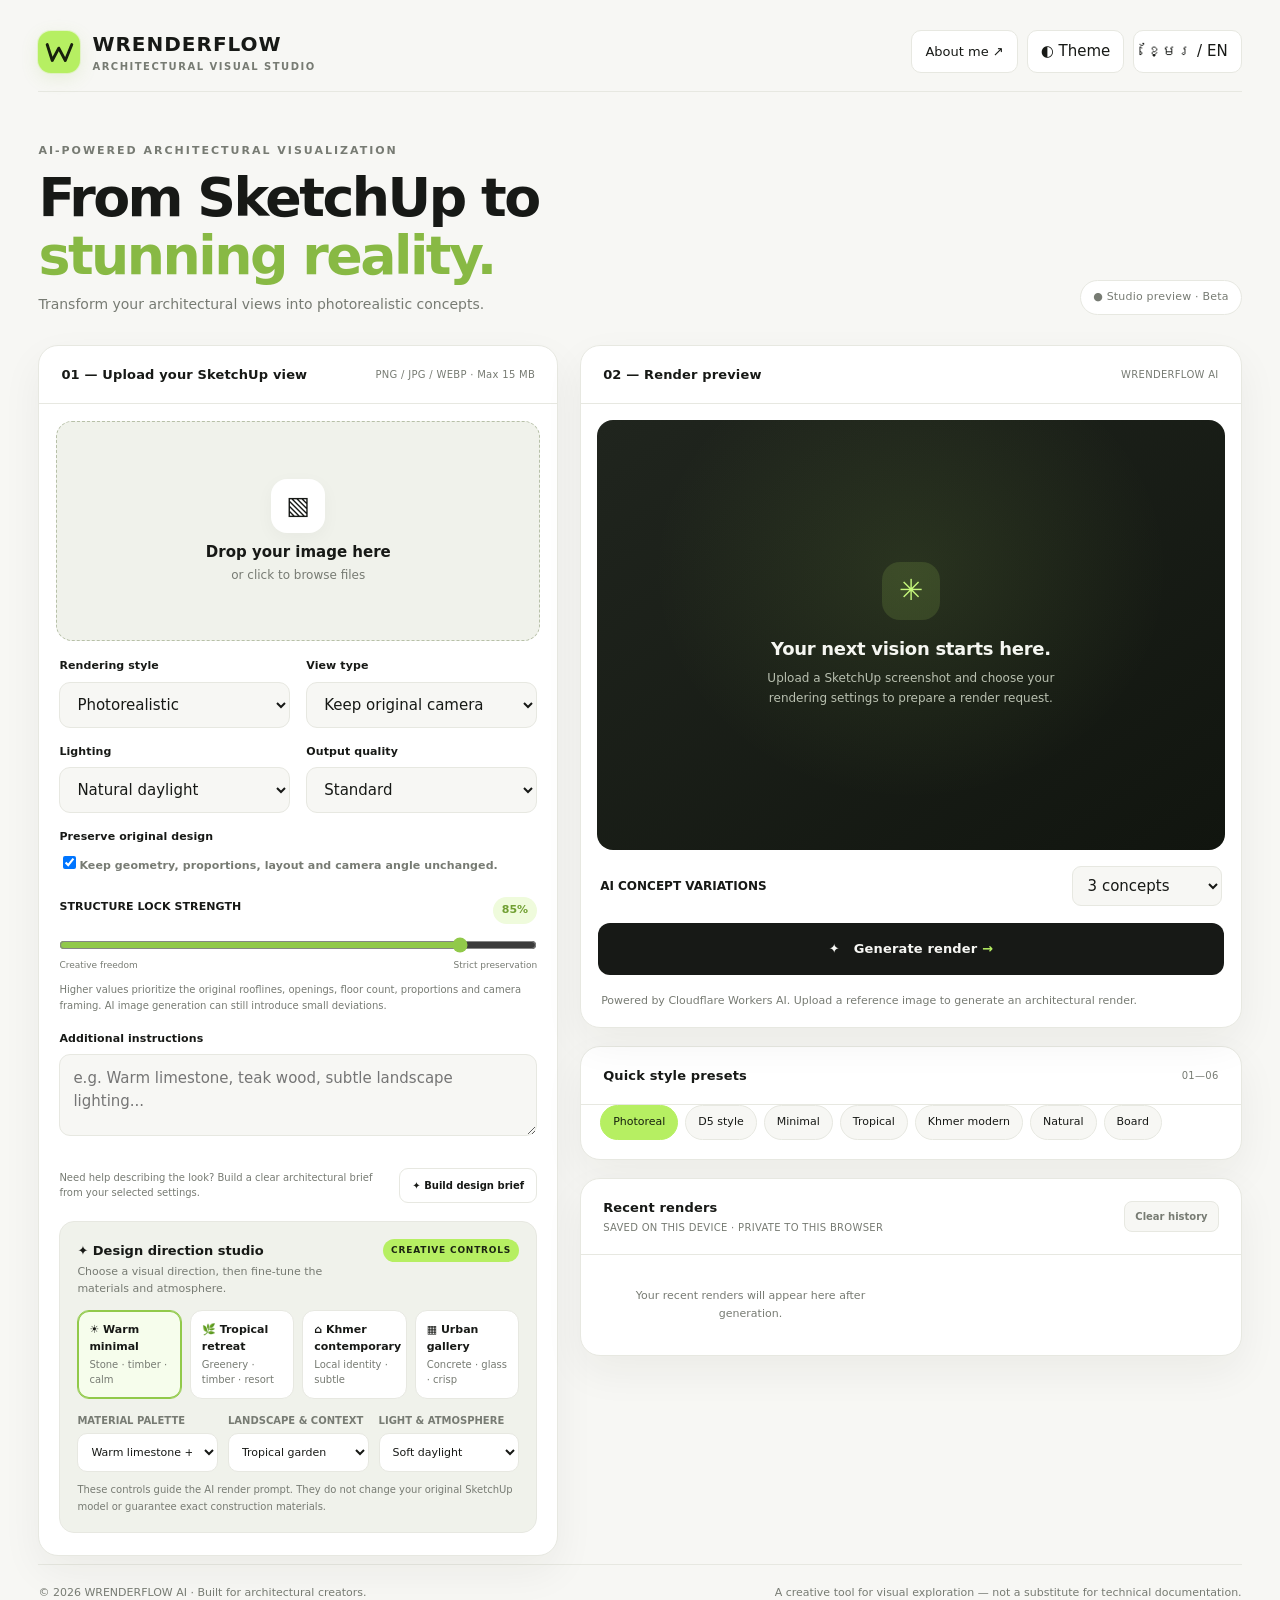
==== commit 133b77e4: "Refine WRENDERFLOW studio interface and render preview layout" ====
--- a/public/index.html
+++ b/public/index.html
@@ -104,6 +104,59 @@
 .about-founder .about-location{white-space:nowrap;color:var(--muted);font-size:11px;letter-spacing:.8px;text-transform:uppercase}
 .about-nav{border:1px solid var(--line);background:var(--panel);color:var(--ink);padding:9px 13px;border-radius:10px;text-decoration:none;font-size:13px;display:inline-flex;align-items:center}
 @media(max-width:760px){.about-top{grid-template-columns:1fr}.about-grid{grid-template-columns:1fr}.about-card{min-height:0;padding:21px 24px}.about-card+.about-card{border-left:0;border-top:1px solid var(--line)}.about-founder{align-items:flex-start;flex-direction:column}.about-founder .about-location{white-space:normal}}
+
+
+/* WRENDERFLOW studio refinement — v2 */
+:root{--shadow:0 16px 42px rgba(28,36,16,.055)}
+.shell{max-width:1540px;padding:24px clamp(18px,3vw,48px) 48px}
+.top{padding-bottom:17px}
+.hero{padding:clamp(30px,4vw,52px) 0 30px}
+.hero h1{font-size:clamp(34px,4.2vw,54px);letter-spacing:-2.5px;max-width:760px}
+.hero p{font-size:14px;max-width:560px}
+.status{background:var(--panel);font-size:11px;letter-spacing:.2px}
+.layout{grid-template-columns:minmax(340px,.88fr) minmax(0,1.12fr);gap:22px;align-items:start}
+.card{border-radius:20px;box-shadow:var(--shadow)}
+.cardhead{padding:19px 22px}
+.cardhead h2{font-size:13px;letter-spacing:.15px}
+.step{font-size:10px;letter-spacing:.3px}
+.upload{min-height:220px;margin:17px;border-radius:16px;transition:border-color .2s,background .2s}
+.upload:hover{border-color:#91c94a}
+.upload .icon{width:54px;height:54px;border-radius:16px;background:var(--panel);display:grid;place-items:center;margin:auto;font-size:25px;box-shadow:0 5px 18px #0000000a}
+.upload h3{font-size:15px}
+.fields{padding:0 20px 22px;gap:16px}
+.field label{font-size:11px;letter-spacing:.1px}
+.field select,.field textarea,.field input[type=text]{border-radius:11px;padding:12px 13px;transition:border-color .18s,box-shadow .18s}
+.field select:focus,.field textarea:focus,.field input[type=text]:focus{border-color:#9acb55;box-shadow:0 0 0 3px rgba(182,239,98,.16)}
+.rightcol{gap:18px}
+.rightcol>.card:first-child{position:relative}
+.result{min-height:430px;margin:16px;padding:24px;border-radius:16px;background:radial-gradient(ellipse at 50% 35%,rgba(182,239,98,.10),transparent 58%),linear-gradient(145deg,#20251e,#11150f);color:#f5f6f1;overflow:hidden}
+.result .spark{width:58px;height:58px;display:grid;place-items:center;margin:auto;border-radius:18px;background:rgba(182,239,98,.13);color:#c5f77b;font-size:29px}
+.result h3{font-size:18px;letter-spacing:-.3px;margin:15px 0 6px;color:#f5f6f1}
+.result p{font-size:12px;line-height:1.7;color:#b9c0b0;max-width:300px}
+#rendered{max-width:100%;max-height:620px!important;width:auto;height:auto;object-fit:contain;border-radius:10px}
+.primary{width:calc(100% - 34px);margin:0 17px 17px;padding:16px;border-radius:12px;font-size:13px;letter-spacing:.15px;transition:transform .2s,box-shadow .2s,opacity .2s}
+.primary:hover:not(:disabled){transform:translateY(-2px);box-shadow:0 9px 22px #00000020}
+.primary:disabled{opacity:.6;cursor:wait}
+.note{line-height:1.65}
+.direction-panel{border-radius:15px;padding:17px}
+.direction-preset{min-height:75px;padding:11px;border-radius:12px}
+.direction-preset b{font-size:11px}
+.direction-preset span{line-height:1.45}
+.direction-selects select{border-radius:10px;padding:11px 9px}
+.structure-lock-note,.direction-note{line-height:1.65}
+.history-card{margin-top:0}
+.history-item{border-radius:12px}
+.history-item img{height:130px}
+.chip{padding:8px 12px;transition:background .18s,border-color .18s,transform .18s}
+.chip:hover{transform:translateY(-1px);border-color:#9acb55}
+.compare-stage{aspect-ratio:16/10;max-height:650px}
+.compare-help{font-size:10px}
+.variation-card img{height:130px}
+footer{margin-top:8px;border-top:1px solid var(--line);padding-top:20px}
+@media(min-width:1100px){.rightcol>.card:first-child{position:sticky;top:18px}}
+@media(max-width:1000px){.layout{grid-template-columns:minmax(0,1fr) minmax(0,1fr);gap:14px}.result{min-height:350px}}
+@media(max-width:850px){.shell{padding:14px}.layout{grid-template-columns:1fr}.rightcol>.card:first-child{position:static}.hero{padding:28px 0 22px}.result{min-height:300px}}
+@media(max-width:520px){.shell{padding:12px}.top{gap:12px;align-items:center}.actions{flex-wrap:wrap;justify-content:flex-end}.about-nav,.quiet,.lang{padding:8px 9px;font-size:11px}.brand{gap:8px;font-size:14px}.mark{width:36px;height:36px}.brand small{font-size:8px;letter-spacing:1px}.hero h1{font-size:34px}.hero p{font-size:13px}.card{border-radius:16px}.cardhead{padding:16px}.upload{min-height:190px;margin:13px}.fields{padding:0 14px 17px;gap:13px}.result{min-height:260px;margin:13px;padding:18px}.primary{width:calc(100% - 26px);margin:0 13px 13px}.note{padding:0 15px 15px}.direction-panel{padding:13px}.direction-presets{gap:7px}.variation-card img{height:82px}.history-list{padding:11px;gap:7px}.history-item img{height:85px}footer{font-size:10px}}
 
 </style>
 </head>
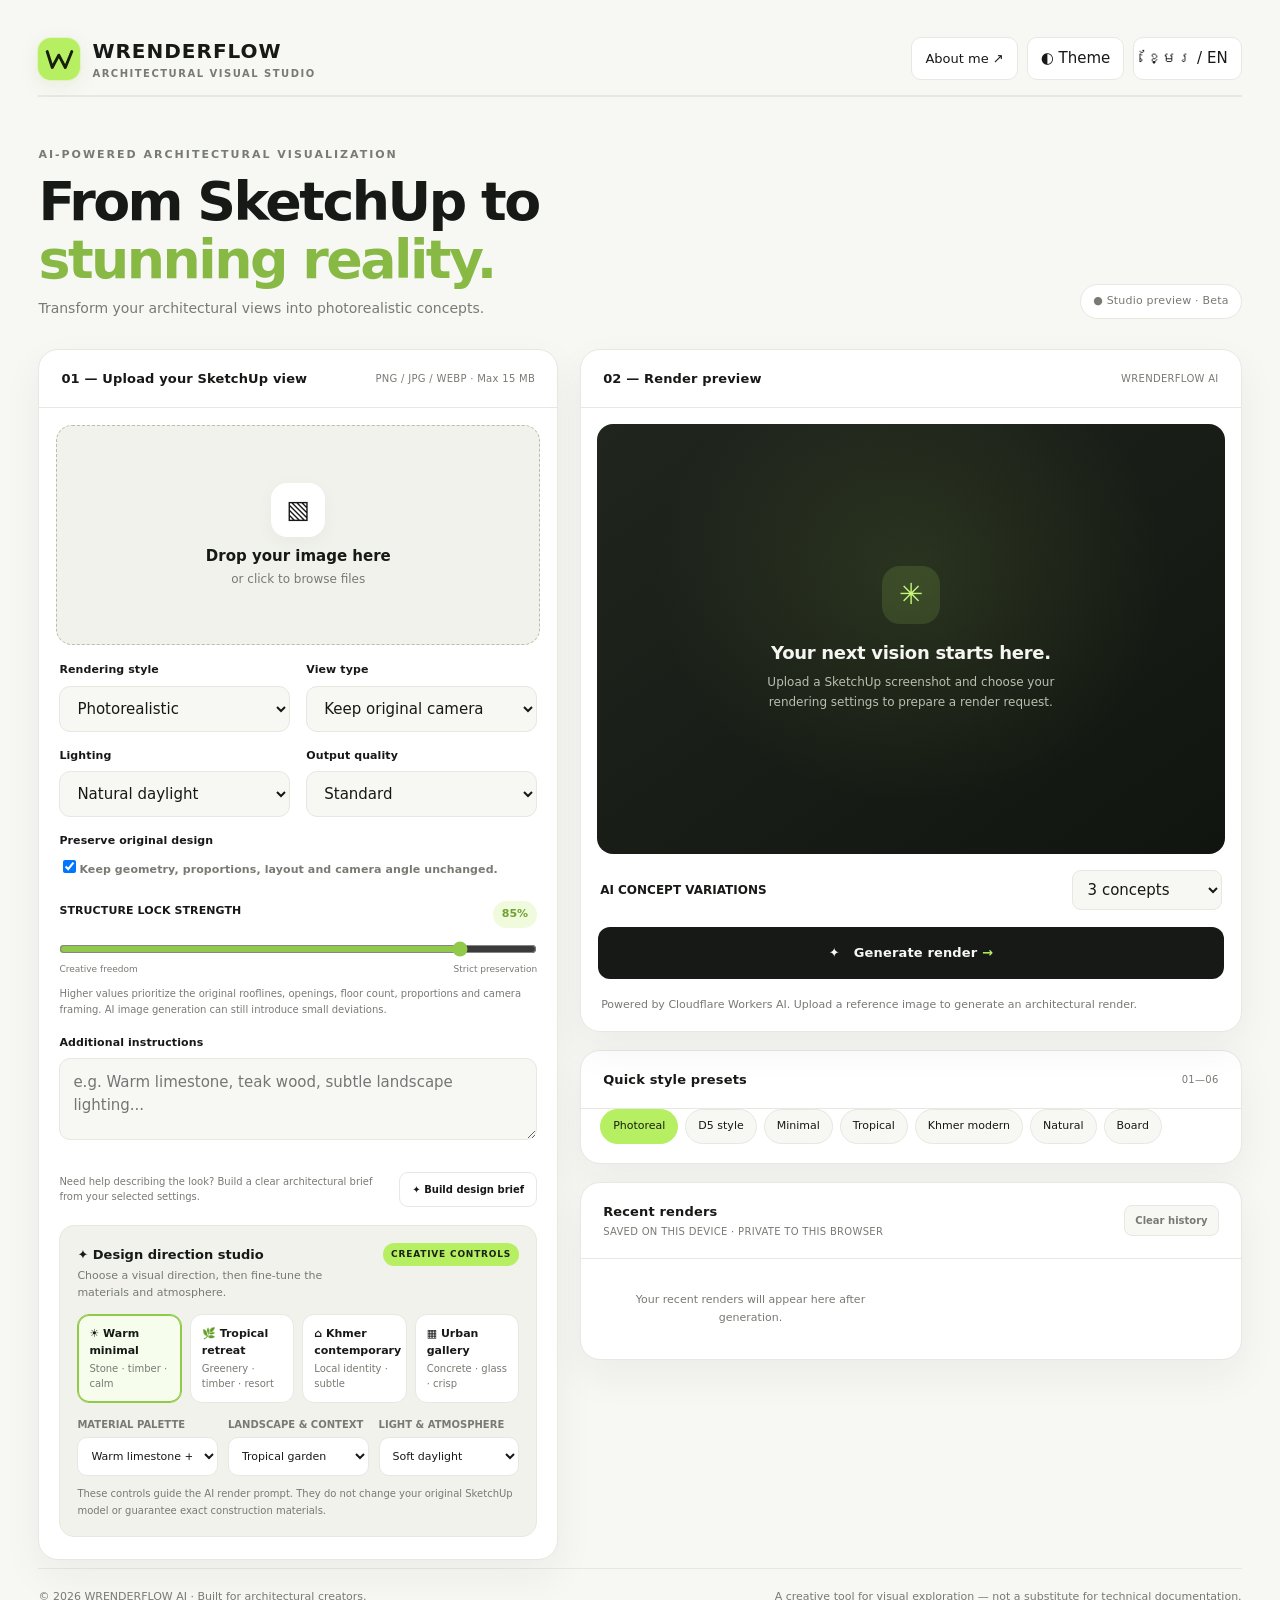
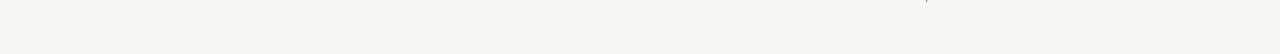
==== commit 9b25d25e: "Make WRENDERFLOW header sticky while scrolling" ====
--- a/public/index.html
+++ b/public/index.html
@@ -157,6 +157,12 @@
 @media(max-width:1000px){.layout{grid-template-columns:minmax(0,1fr) minmax(0,1fr);gap:14px}.result{min-height:350px}}
 @media(max-width:850px){.shell{padding:14px}.layout{grid-template-columns:1fr}.rightcol>.card:first-child{position:static}.hero{padding:28px 0 22px}.result{min-height:300px}}
 @media(max-width:520px){.shell{padding:12px}.top{gap:12px;align-items:center}.actions{flex-wrap:wrap;justify-content:flex-end}.about-nav,.quiet,.lang{padding:8px 9px;font-size:11px}.brand{gap:8px;font-size:14px}.mark{width:36px;height:36px}.brand small{font-size:8px;letter-spacing:1px}.hero h1{font-size:34px}.hero p{font-size:13px}.card{border-radius:16px}.cardhead{padding:16px}.upload{min-height:190px;margin:13px}.fields{padding:0 14px 17px;gap:13px}.result{min-height:260px;margin:13px;padding:18px}.primary{width:calc(100% - 26px);margin:0 13px 13px}.note{padding:0 15px 15px}.direction-panel{padding:13px}.direction-presets{gap:7px}.variation-card img{height:82px}.history-list{padding:11px;gap:7px}.history-item img{height:85px}footer{font-size:10px}}
+
+@media(max-width:520px){.top{flex-wrap:wrap;align-items:center}.brand{flex:1 0 100%}.actions{width:100%;justify-content:flex-end}.about-nav,.quiet,.lang{white-space:nowrap;flex:0 0 auto}.brand small{font-size:8px}}
+
+/* Sticky studio header */
+.top{position:sticky;top:0;z-index:1000;background:var(--bg);background:color-mix(in srgb,var(--bg) 92%,transparent);backdrop-filter:blur(16px);-webkit-backdrop-filter:blur(16px);box-shadow:0 1px 0 var(--line);padding:12px 0 14px;transition:background .2s ease,box-shadow .2s ease}
+@media(max-width:520px){.top{top:0;padding:10px 0 12px}}
 
 </style>
 </head>
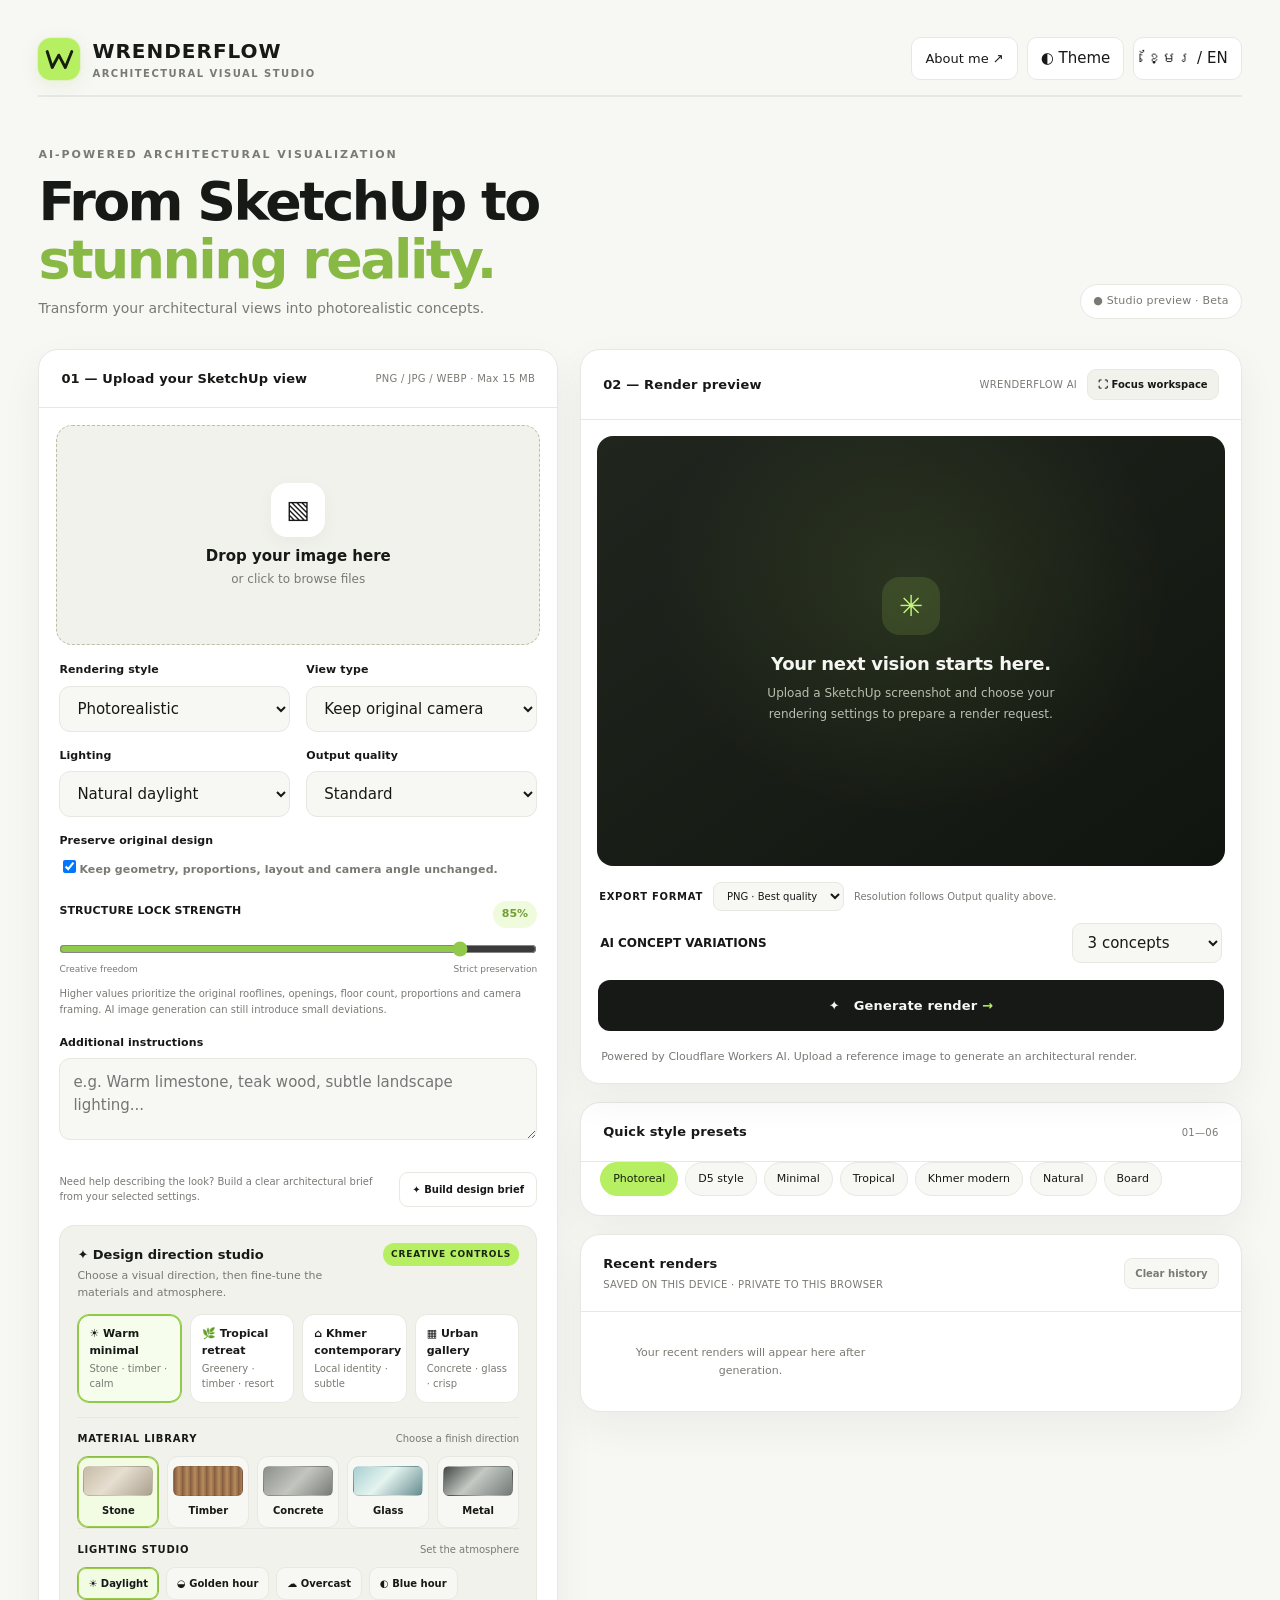
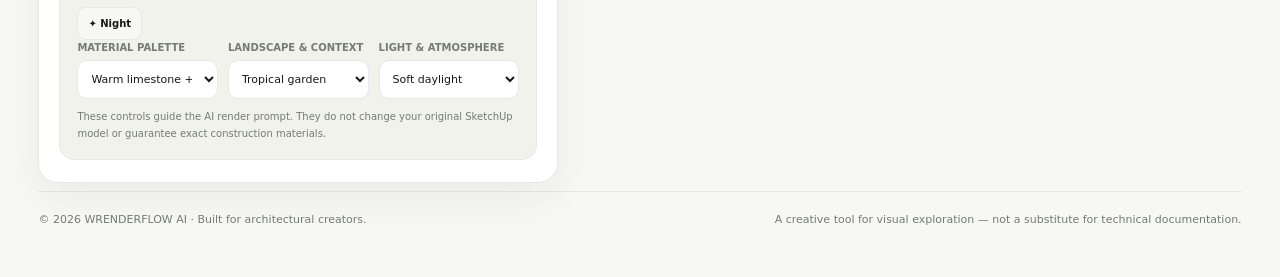
==== commit 2379e3a8: "Add focus workspace, visual material and lighting controls, and export format" ====
--- a/public/index.html
+++ b/public/index.html
@@ -164,6 +164,41 @@
 .top{position:sticky;top:0;z-index:1000;background:var(--bg);background:color-mix(in srgb,var(--bg) 92%,transparent);backdrop-filter:blur(16px);-webkit-backdrop-filter:blur(16px);box-shadow:0 1px 0 var(--line);padding:12px 0 14px;transition:background .2s ease,box-shadow .2s ease}
 @media(max-width:520px){.top{top:0;padding:10px 0 12px}}
 
+
+/* WRENDERFLOW studio controls */
+.preview-head-actions{display:flex;align-items:center;gap:10px}
+.focus-toggle{border:1px solid var(--line);background:var(--soft);color:var(--ink);border-radius:9px;padding:7px 10px;font-size:10px;font-weight:750;white-space:nowrap}
+.focus-toggle:hover{border-color:#9acb55}
+.visual-control-group{grid-column:1/-1;border-top:1px solid var(--line);padding-top:13px}
+.visual-control-title{display:flex;align-items:baseline;justify-content:space-between;gap:10px;margin-bottom:10px}
+.visual-control-title strong{font-size:10px;letter-spacing:.8px}
+.visual-control-title span{font-size:10px;color:var(--muted)}
+.material-swatches{display:grid;grid-template-columns:repeat(5,minmax(0,1fr));gap:8px}
+.material-swatch{min-width:0;display:flex;flex-direction:column;align-items:center;gap:7px;padding:9px 5px;border:1px solid var(--line);border-radius:11px;background:var(--bg);color:var(--ink);font-size:10px}
+.material-swatch i{display:block;width:100%;height:30px;border-radius:6px;border:1px solid #00000012}
+.material-swatch.active,.lighting-preset.active{border-color:#8cbd43;background:color-mix(in srgb,var(--accent) 18%,var(--panel));box-shadow:inset 0 0 0 1px #9aca4a}
+.swatch-stone{background:linear-gradient(135deg,#c7bca7,#e6ded0 45%,#aaa08e)}
+.swatch-wood{background:repeating-linear-gradient(90deg,#805a3d,#b98b5e 5px,#936c48 8px)}
+.swatch-concrete{background:linear-gradient(135deg,#8c908c,#c4c5bf,#777c78)}
+.swatch-glass{background:linear-gradient(135deg,#a8d0d2,#e5f4ef 45%,#668c91)}
+.swatch-metal{background:linear-gradient(135deg,#444947,#c4c9c4 45%,#737a75)}
+.lighting-presets{display:flex;flex-wrap:wrap;gap:7px}
+.lighting-preset{border:1px solid var(--line);background:var(--bg);color:var(--ink);border-radius:9px;padding:8px 10px;font-size:10px;font-weight:650}
+.export-row{display:flex;align-items:center;gap:10px;padding:0 18px 12px;flex-wrap:wrap}
+.export-row label{font-size:10px;font-weight:800;letter-spacing:.7px}
+.export-row select{border:1px solid var(--line);background:var(--bg);color:var(--ink);border-radius:8px;padding:7px 9px;font-size:10px}
+.export-row span{font-size:10px;color:var(--muted)}
+body.focus-mode{overflow:hidden}
+body.focus-mode .shell{max-width:none;padding:12px 22px}
+body.focus-mode .hero,body.focus-mode .layout>section:first-child,body.focus-mode .layout>footer,body.focus-mode footer,body.focus-mode .rightcol>.card:not(:first-child){display:none!important}
+body.focus-mode .layout{display:block}
+body.focus-mode .rightcol>.card:first-child{position:fixed;z-index:1200;inset:12px;background:var(--panel);overflow:auto;border-radius:18px;box-shadow:0 25px 100px #0008}
+body.focus-mode .rightcol>.card:first-child .result{min-height:42vh}
+body.focus-mode .rightcol>.card:first-child #rendered{max-height:62vh!important}
+body.focus-mode .rightcol>.card:first-child .compare-stage{max-height:62vh}
+body.focus-mode .top{position:relative;z-index:1300;background:var(--bg)}
+@media(max-width:520px){.preview-head-actions{gap:5px}.preview-head-actions .step{display:none}.focus-toggle{padding:7px 8px;font-size:9px}.material-swatches{gap:5px}.material-swatch{padding:7px 3px}.material-swatch i{height:23px}.lighting-presets{gap:5px}.lighting-preset{padding:7px 8px;font-size:9px}.export-row{padding:0 13px 12px}}
+
 </style>
 </head>
 <body>
@@ -204,7 +239,17 @@
   <button type="button" class="direction-preset" data-direction="khmer"><b>⌂ Khmer contemporary</b><span>Local identity · subtle</span></button>
   <button type="button" class="direction-preset" data-direction="urban"><b>▦ Urban gallery</b><span>Concrete · glass · crisp</span></button>
  </div>
- <div class="direction-selects">
+ <div class="visual-control-group"><div class="visual-control-title"><strong> MATERIAL LIBRARY</strong><span>Choose a finish direction</span></div><div class="material-swatches" id="materialSwatches">
+<button type="button" class="material-swatch active" data-material="0"><i class="swatch-stone"></i><b>Stone</b></button>
+<button type="button" class="material-swatch" data-material="1"><i class="swatch-wood"></i><b>Timber</b></button>
+<button type="button" class="material-swatch" data-material="2"><i class="swatch-concrete"></i><b>Concrete</b></button>
+<button type="button" class="material-swatch" data-material="3"><i class="swatch-glass"></i><b>Glass</b></button>
+<button type="button" class="material-swatch" data-material="4"><i class="swatch-metal"></i><b>Metal</b></button>
+</div></div>
+<div class="visual-control-group"><div class="visual-control-title"><strong> LIGHTING STUDIO</strong><span>Set the atmosphere</span></div><div class="lighting-presets" id="lightingPresets">
+<button type="button" class="lighting-preset active" data-lighting="Natural daylight">☀ Daylight</button><button type="button" class="lighting-preset" data-lighting="Golden hour">◒ Golden hour</button><button type="button" class="lighting-preset" data-lighting="Overcast soft light">☁ Overcast</button><button type="button" class="lighting-preset" data-lighting="Blue hour">◐ Blue hour</button><button type="button" class="lighting-preset" data-lighting="Night scene">✦ Night</button>
+</div></div>
+<div class="direction-selects">
   <div><label for="materialDirection">MATERIAL PALETTE</label><select id="materialDirection"><option value="Warm limestone, natural teak timber, clear low-iron glass, dark bronze metal accents">Warm limestone + teak</option><option value="Light travertine, pale oak, soft white plaster and brushed champagne metal">Light travertine + oak</option><option value="Exposed architectural concrete, charcoal metal, clear glass and dark stone">Concrete + charcoal metal</option><option value="Natural local stone, rich timber screens, textured plaster and bronze details">Natural stone + timber</option><option value="White mineral render, warm timber, sand-toned stone and slim dark frames">Coastal neutral</option></select></div>
   <div><label for="landscapeDirection">LANDSCAPE &amp; CONTEXT</label><select id="landscapeDirection"><option value="Restrained tropical planting, layered low shrubs, ornamental grasses and a few palms">Tropical garden</option><option value="Minimal sculptural planting, gravel, low grasses and clean hardscape">Minimal garden</option><option value="Lush resort planting with palms, broad-leaf foliage and layered greenery">Resort landscape</option><option value="Clean urban plaza, paving, subtle planters and minimal greenery">Urban plaza</option><option value="Keep the existing site context restrained and realistic">Keep original context</option></select></div>
   <div><label for="atmosphereDirection">LIGHT &amp; ATMOSPHERE</label><select id="atmosphereDirection"><option value="Soft warm daylight, balanced exposure and gentle natural shadows">Soft daylight</option><option value="Golden-hour sunlight, long warm shadows and subtle interior glow">Golden hour</option><option value="Bright overcast daylight, soft shadows and neutral color grading">Overcast editorial</option><option value="Blue-hour sky with warm architectural interior lighting and restrained exterior lights">Blue hour</option><option value="Night architectural photography with warm concealed lighting, realistic contrast and no excessive bloom">Night architectural</option></select></div>
@@ -212,7 +257,8 @@
  <div class="direction-note">These controls guide the AI render prompt. They do not change your original SketchUp model or guarantee exact construction materials.</div>
 </div>
 </div></section>
-<aside class="rightcol"><section class="card"><div class="cardhead"><h2 data-i="output">02 — Render preview</h2><span class="step">WRENDERFLOW AI</span></div><div class="result" id="result"><div id="resultcopy"><div class="spark">✳</div><h3 data-i="ready">Your next vision starts here.</h3><p data-i="readyhint">Upload a SketchUp screenshot and choose your rendering settings to prepare a render request.</p></div><img id="rendered" class="preview" alt="Generated architectural render" style="display:none;max-height:520px"></div><div class="compare-wrap" id="compareWrap"><div class="compare-toolbar"><div><div class="compare-title">BEFORE &amp; AFTER</div><div class="compare-subtitle">See how your design transforms into a realistic render.</div></div><div class="compare-modes"><button type="button" class="compare-mode active" id="modeSwipe">↔ Swipe</button><button type="button" class="compare-mode" id="modeSide">▥ Side by side</button></div></div><div class="compare-stage" id="compareStage" role="slider" tabindex="0" aria-label="Before and after comparison" aria-valuemin="0" aria-valuemax="100" aria-valuenow="50"><img id="compareOriginal" alt="Original SketchUp image"><div class="compare-after" id="compareAfter"><img id="compareGenerated" alt="AI rendered architectural image"></div><span class="compare-label original">01 &nbsp; ORIGINAL</span><span class="compare-label generated">02 &nbsp; AI RENDER</span><div class="compare-divider" id="compareDivider"><span class="compare-knob">↔</span></div></div><div class="compare-controls" id="compareControls"><span style="font-size:10px;color:var(--muted);font-weight:800">BEFORE</span><input class="compare-range" id="compareRange" type="range" min="0" max="100" value="50" aria-label="Slide to compare before and after"><span style="font-size:10px;color:var(--muted);font-weight:800">AFTER</span></div><div class="compare-help" id="compareHelp">Drag the glowing handle or swipe directly across the image.</div></div><div class="variation-heading" id="variationHeading" style="display:none"><strong>EXPLORE DESIGN DIRECTIONS</strong><span>Choose a concept to inspect</span></div><div class="variation-gallery" id="variationGallery"></div><div class="variation-count"><label for="variationCount">AI CONCEPT VARIATIONS</label><select id="variationCount"><option value="1">1 concept</option><option value="2">2 concepts</option><option value="3" selected>3 concepts</option></select></div><button class="primary" id="generate" data-i="generate">✦ &nbsp; Generate render <span>→</span></button><div class="render-progress" id="renderProgress" role="status" aria-live="polite" aria-atomic="true"><div class="render-spinner" aria-hidden="true"></div><div class="render-progress-line" id="renderProgressLine">Preparing your architectural image…</div></div><div class="note" id="notice" data-i="notice">Powered by Cloudflare Workers AI. Upload a reference image to generate an architectural render.</div><a id="download" class="quiet" href="#" download="wrenderflow-result.png" style="display:none;margin:0 18px 18px;text-align:center;text-decoration:none">Download rendered image ↓</a></section>
+<aside class="rightcol"><section class="card"><div class="cardhead"><h2 data-i="output">02 — Render preview</h2><div class="preview-head-actions"><span class="step">WRENDERFLOW AI</span><button type="button" class="focus-toggle" id="focusWorkspace" aria-pressed="false">⛶ Focus workspace</button></div></div><div class="result" id="result"><div id="resultcopy"><div class="spark">✳</div><h3 data-i="ready">Your next vision starts here.</h3><p data-i="readyhint">Upload a SketchUp screenshot and choose your rendering settings to prepare a render request.</p></div><img id="rendered" class="preview" alt="Generated architectural render" style="display:none;max-height:520px"></div><div class="compare-wrap" id="compareWrap"><div class="compare-toolbar"><div><div class="compare-title">BEFORE &amp; AFTER</div><div class="compare-subtitle">See how your design transforms into a realistic render.</div></div><div class="compare-modes"><button type="button" class="compare-mode active" id="modeSwipe">↔ Swipe</button><button type="button" class="compare-mode" id="modeSide">▥ Side by side</button></div></div><div class="compare-stage" id="compareStage" role="slider" tabindex="0" aria-label="Before and after comparison" aria-valuemin="0" aria-valuemax="100" aria-valuenow="50"><img id="compareOriginal" alt="Original SketchUp image"><div class="compare-after" id="compareAfter"><img id="compareGenerated" alt="AI rendered architectural image"></div><span class="compare-label original">01 &nbsp; ORIGINAL</span><span class="compare-label generated">02 &nbsp; AI RENDER</span><div class="compare-divider" id="compareDivider"><span class="compare-knob">↔</span></div></div><div class="compare-controls" id="compareControls"><span style="font-size:10px;color:var(--muted);font-weight:800">BEFORE</span><input class="compare-range" id="compareRange" type="range" min="0" max="100" value="50" aria-label="Slide to compare before and after"><span style="font-size:10px;color:var(--muted);font-weight:800">AFTER</span></div><div class="compare-help" id="compareHelp">Drag the glowing handle or swipe directly across the image.</div></div><div class="variation-heading" id="variationHeading" style="display:none"><strong>EXPLORE DESIGN DIRECTIONS</strong><span>Choose a concept to inspect</span></div><div class="variation-gallery" id="variationGallery"></div><div class="export-row"><label for="exportFormat">EXPORT FORMAT</label><select id="exportFormat"><option value="image/png">PNG · Best quality</option><option value="image/jpeg">JPEG · Smaller file</option></select><span>Resolution follows Output quality above.</span></div>
+<div class="variation-count"><label for="variationCount">AI CONCEPT VARIATIONS</label><select id="variationCount"><option value="1">1 concept</option><option value="2">2 concepts</option><option value="3" selected>3 concepts</option></select></div><button class="primary" id="generate" data-i="generate">✦ &nbsp; Generate render <span>→</span></button><div class="render-progress" id="renderProgress" role="status" aria-live="polite" aria-atomic="true"><div class="render-spinner" aria-hidden="true"></div><div class="render-progress-line" id="renderProgressLine">Preparing your architectural image…</div></div><div class="note" id="notice" data-i="notice">Powered by Cloudflare Workers AI. Upload a reference image to generate an architectural render.</div><a id="download" class="quiet" href="#" download="wrenderflow-result.png" style="display:none;margin:0 18px 18px;text-align:center;text-decoration:none">Download rendered image ↓</a></section>
 <section class="card"><div class="cardhead"><h2 data-i="quick">Quick style presets</h2><span class="step">01—06</span></div><div class="presets"><button class="chip active" data-style="Photorealistic">Photoreal</button><button class="chip" data-style="D5-inspired photorealism">D5 style</button><button class="chip" data-style="Minimalist contemporary">Minimal</button><button class="chip" data-style="Tropical modern">Tropical</button><button class="chip" data-style="Khmer-inspired contemporary">Khmer modern</button><button class="chip" data-style="Warm natural materials">Natural</button><button class="chip" data-style="Competition board style">Board</button></div></section><section class="card history-card"><div class="cardhead"><div><h2>Recent renders</h2><span class="step" style="display:block;margin-top:3px">SAVED ON THIS DEVICE · PRIVATE TO THIS BROWSER</span></div><button type="button" class="history-clear" id="clearHistory">Clear history</button></div><div class="history-list" id="historyList"><div class="history-empty">Your recent renders will appear here after generation.</div></div></section></aside>
 </main>
 <footer><span>© 2026 WRENDERFLOW AI · Built for architectural creators.</span><span data-i="footer">A creative tool for visual exploration — not a substitute for technical documentation.</span></footer>
@@ -415,6 +461,18 @@
  }catch(error){notice.textContent=error.message;say(error.message);}
  finally{setRenderProgress('',false);btn.disabled=false;btn.innerHTML='✦ &nbsp; Generate concepts <span>→</span>';}
 };
+
+/* Focus workspace, material cards, lighting presets and export format */
+const focusBtn=$('focusWorkspace');
+if(focusBtn){focusBtn.addEventListener('click',()=>{const active=document.body.classList.toggle('focus-mode');focusBtn.setAttribute('aria-pressed',String(active));focusBtn.textContent=active?'⤢ Exit focus':'⛶ Focus workspace';});}
+document.addEventListener('keydown',e=>{if(e.key==='Escape'&&document.body.classList.contains('focus-mode')){document.body.classList.remove('focus-mode');if(focusBtn){focusBtn.setAttribute('aria-pressed','false');focusBtn.textContent='⛶ Focus workspace';}}});
+const materialOptions=[0,1,2,3,4];
+const materialMap={0:0,1:1,2:2,3:4,4:2};
+document.querySelectorAll('.material-swatch').forEach(btn=>btn.addEventListener('click',()=>{document.querySelectorAll('.material-swatch').forEach(x=>x.classList.toggle('active',x===btn));const idx=Number(btn.dataset.material);const select=$('materialDirection');if(select){select.selectedIndex=materialMap[idx]??0;} }));
+document.querySelectorAll('.lighting-preset').forEach(btn=>btn.addEventListener('click',()=>{document.querySelectorAll('.lighting-preset').forEach(x=>x.classList.toggle('active',x===btn));const value=btn.dataset.lighting;$('lighting').value=value;const map={'Natural daylight':0,'Golden hour':1,'Overcast soft light':2,'Blue hour':3,'Night scene':4};$('atmosphereDirection').selectedIndex=map[value]??0;}));
+const downloadAnchor=$('download');
+if(downloadAnchor){downloadAnchor.addEventListener('click',async e=>{const type=$('exportFormat')?.value||'image/png';if(type==='image/png')return;e.preventDefault();try{const imageEl=$('rendered');if(!imageEl.src)throw new Error('No rendered image is ready to export.');if(!imageEl.complete)await new Promise((resolve,reject)=>{imageEl.onload=resolve;imageEl.onerror=reject;});const canvas=document.createElement('canvas');canvas.width=imageEl.naturalWidth;canvas.height=imageEl.naturalHeight;canvas.getContext('2d').drawImage(imageEl,0,0);const blob=await new Promise(resolve=>canvas.toBlob(resolve,type,.92));if(!blob)throw new Error('Could not convert the image.');const url=URL.createObjectURL(blob);const link=document.createElement('a');link.href=url;link.download=(downloadAnchor.download||'wrenderflow-result.png').replace(/\.png$/i,type==='image/jpeg'?'.jpg':'.png');document.body.append(link);link.click();link.remove();setTimeout(()=>URL.revokeObjectURL(url),1500);}catch(err){say(err.message||'Export failed.');}});}
+
 const welcomeIntro=document.getElementById('welcomeIntro');
 if(welcomeIntro){window.setTimeout(()=>welcomeIntro.remove(),2900);}
 </script>
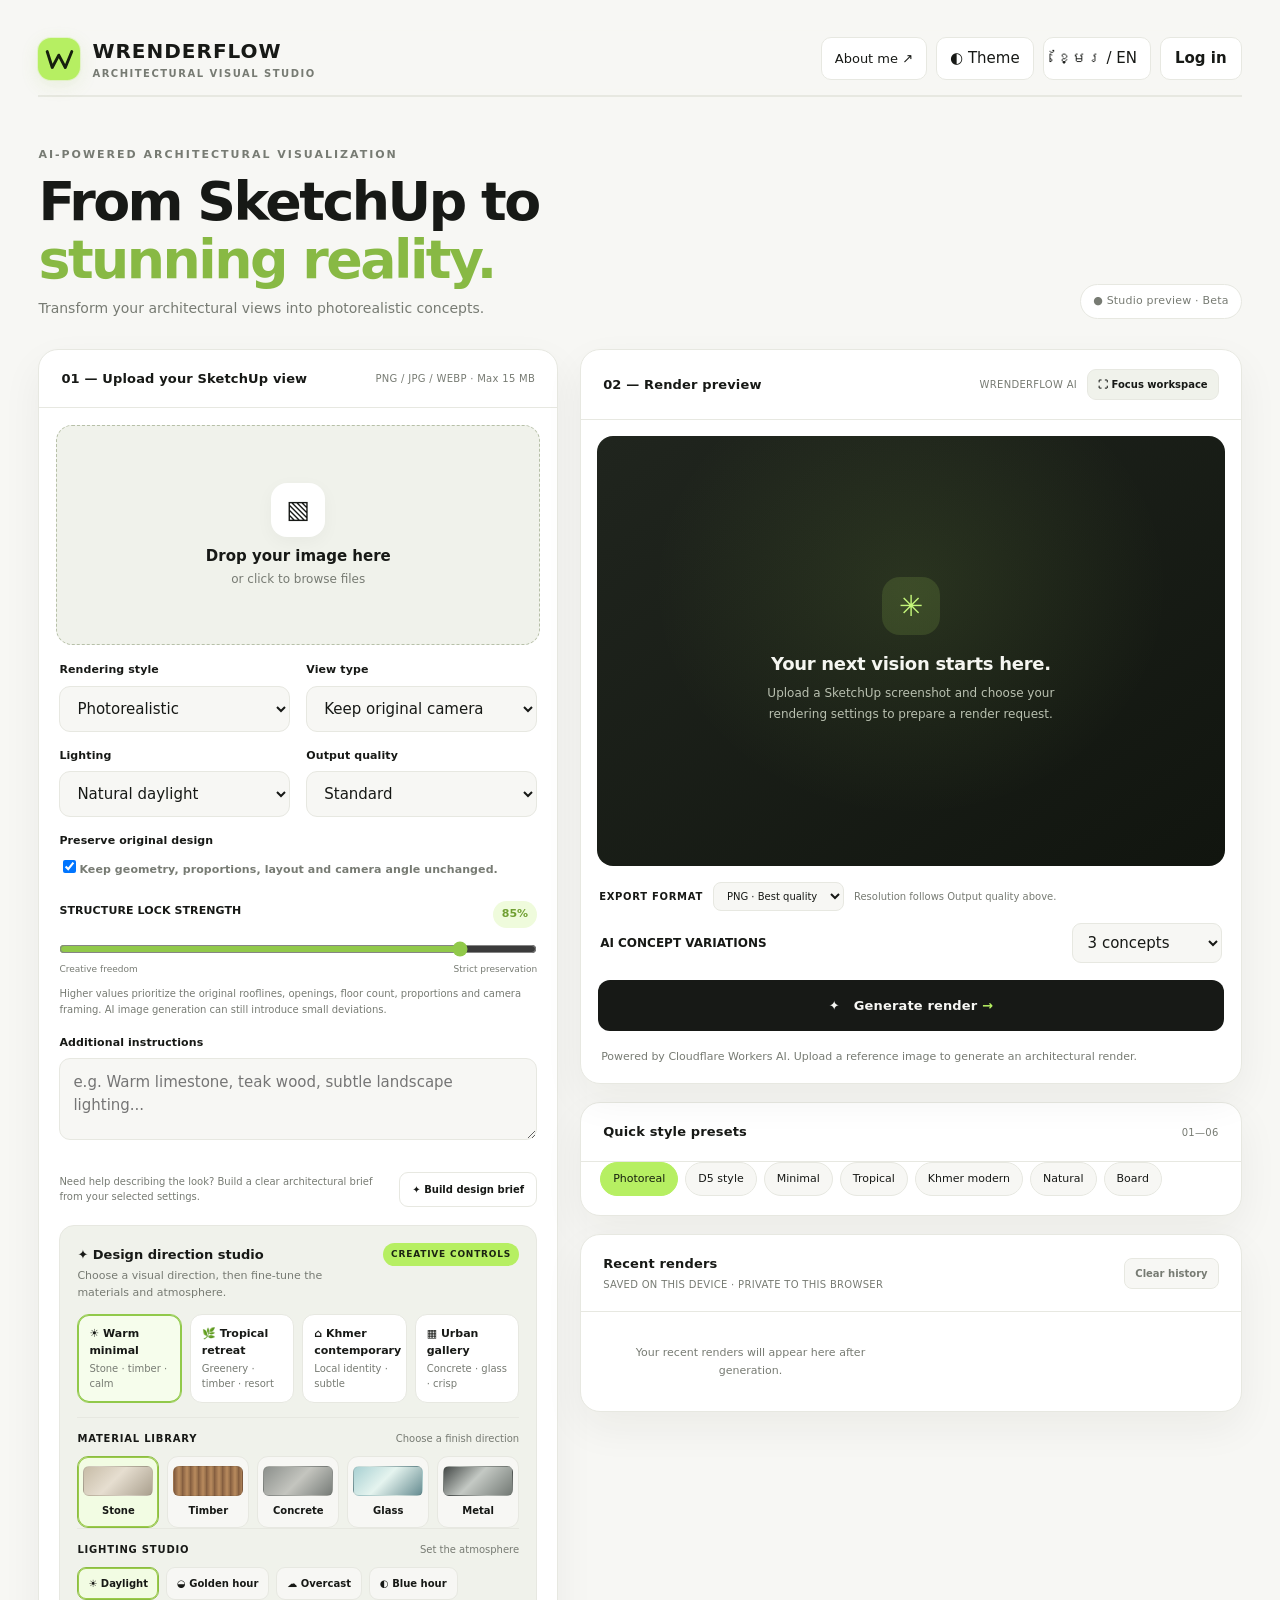
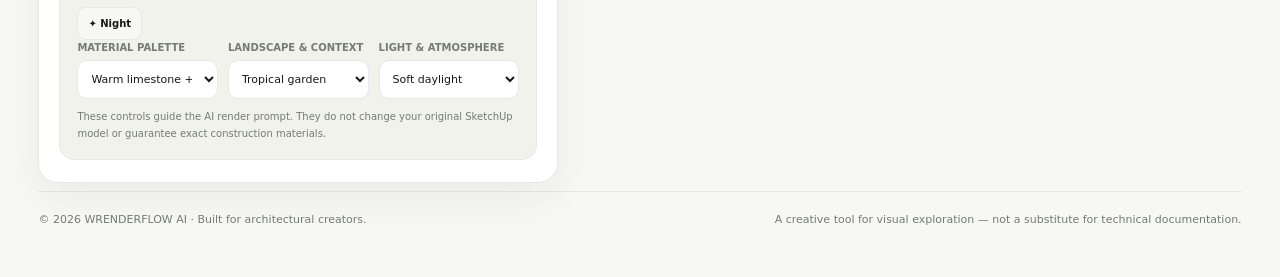
==== commit 93ba4603: "Add WRENDERFLOW account login and signup interface" ====
--- a/public/index.html
+++ b/public/index.html
@@ -199,6 +199,11 @@
 body.focus-mode .top{position:relative;z-index:1300;background:var(--bg)}
 @media(max-width:520px){.preview-head-actions{gap:5px}.preview-head-actions .step{display:none}.focus-toggle{padding:7px 8px;font-size:9px}.material-swatches{gap:5px}.material-swatch{padding:7px 3px}.material-swatch i{height:23px}.lighting-presets{gap:5px}.lighting-preset{padding:7px 8px;font-size:9px}.export-row{padding:0 13px 12px}}
 
+
+/* Account access */
+.account-btn{border:1px solid var(--line);background:var(--panel);color:var(--ink);padding:9px 14px;border-radius:10px;font-weight:750}
+.account-btn:hover{border-color:#91c94a}.account-modal{position:fixed;inset:0;z-index:5000;background:#080b07a8;backdrop-filter:blur(12px);display:none;place-items:center;padding:18px}.account-modal.open{display:grid}.account-box{width:min(430px,100%);background:var(--panel);color:var(--ink);border:1px solid var(--line);border-radius:22px;padding:26px;box-shadow:0 28px 90px #0005;position:relative}.account-close{position:absolute;right:16px;top:13px;border:0;background:transparent;color:var(--muted);font-size:24px}.account-brand{font-size:11px;letter-spacing:2px;color:var(--muted);font-weight:850}.account-box h2{font-size:25px;letter-spacing:-.8px;margin:14px 0 5px}.account-sub{font-size:12px;color:var(--muted);margin:0 0 19px}.account-tabs{display:flex;background:var(--soft);border-radius:10px;padding:4px;margin-bottom:15px}.account-tabs button{flex:1;border:0;background:transparent;color:var(--muted);border-radius:8px;padding:9px;font-size:12px;font-weight:750}.account-tabs button.active{background:var(--panel);color:var(--ink);box-shadow:0 2px 8px #00000010}.account-field{margin:11px 0}.account-field label{display:block;font-size:11px;font-weight:750;margin-bottom:6px}.account-field input{width:100%;padding:12px;border:1px solid var(--line);border-radius:10px;background:var(--bg);color:var(--ink);outline:none}.account-submit{width:100%;border:0;border-radius:10px;background:var(--ink);color:var(--bg);padding:13px;font-weight:800;margin-top:7px}.account-submit:disabled{opacity:.55}.account-message{min-height:18px;margin:10px 0 0;color:var(--muted);font-size:11px}.account-guest{width:100%;border:1px solid var(--line);border-radius:10px;background:transparent;color:var(--ink);padding:11px;margin-top:8px;font-size:12px;font-weight:700}.account-profile{display:none;align-items:center;gap:8px;font-size:11px;color:var(--muted)}.account-profile button{border:1px solid var(--line);background:var(--panel);color:var(--ink);padding:7px 10px;border-radius:8px;font-size:10px}@media(max-width:520px){.account-btn{padding:8px 10px;font-size:11px}}
+
 </style>
 </head>
 <body>
@@ -212,8 +217,26 @@
   <div class="welcome-progress"><span></span></div>
  </div>
 </div>
+
+<div class="account-modal" id="accountModal" role="dialog" aria-modal="true" aria-labelledby="accountTitle">
+ <div class="account-box">
+  <button class="account-close" id="accountClose" aria-label="Close">×</button>
+  <div class="account-brand">WRENDERFLOW / YOUR WORKSPACE</div>
+  <h2 id="accountTitle">Welcome back.</h2>
+  <p class="account-sub">Sign in to keep your architectural work connected to your account.</p>
+  <div class="account-tabs"><button type="button" class="active" id="loginTab">Log in</button><button type="button" id="signupTab">Create account</button></div>
+  <form id="accountForm">
+   <div class="account-field"><label for="accountEmailInput">Email address</label><input id="accountEmailInput" type="email" autocomplete="email" required maxlength="254" placeholder="you@example.com"></div>
+   <div class="account-field"><label for="accountPassword">Password</label><input id="accountPassword" type="password" autocomplete="current-password" required minlength="10" maxlength="128" placeholder="At least 10 characters"></div>
+   <button class="account-submit" id="accountSubmit" type="submit">Log in →</button>
+  </form>
+  <p class="account-message" id="accountMessage" role="status"></p>
+  <button class="account-guest" type="button" id="continueGuest">Continue as guest</button>
+ </div>
+</div>
+
 <div class="shell">
-<header class="top"><div class="brand" aria-label="WRENDERFLOW"><div class="mark" aria-hidden="true"><svg viewBox="0 0 40 32" class="brand-w"><path d="M3 5 L10 27 L19 10 L28 27 L37 5"/></svg></div><div>WRENDERFLOW <small>ARCHITECTURAL VISUAL STUDIO</small></div></div><div class="actions"><a class="about-nav" href="/about.html">About me ↗</a><button class="quiet" id="theme" aria-label="Toggle theme">◐ <span data-i="theme">Theme</span></button><button class="lang" id="language">ខ្មែរ / EN</button></div></header>
+<header class="top"><div class="brand" aria-label="WRENDERFLOW"><div class="mark" aria-hidden="true"><svg viewBox="0 0 40 32" class="brand-w"><path d="M3 5 L10 27 L19 10 L28 27 L37 5"/></svg></div><div>WRENDERFLOW <small>ARCHITECTURAL VISUAL STUDIO</small></div></div><div class="actions"><a class="about-nav" href="/about.html">About me ↗</a><button class="quiet" id="theme" aria-label="Toggle theme">◐ <span data-i="theme">Theme</span></button><button class="lang" id="language">ខ្មែរ / EN</button><button class="account-btn" id="accountOpen">Log in</button><span class="account-profile" id="accountProfile"><span id="accountEmail"></span><button type="button" id="accountLogout">Log out</button></span></div></header>
 <section class="hero"><div><div class="eyebrow" data-i="eyebrow">AI-POWERED ARCHITECTURAL VISUALIZATION</div><h1 data-i="title">From SketchUp to <span style="color:#88b944">stunning reality.</span></h1><p data-i="subtitle">Transform your architectural views into photorealistic concepts.</p></div><div class="status">● <span data-i="beta">Studio preview · Beta</span></div></section>
 <main class="layout">
 <section class="card"><div class="cardhead"><h2 data-i="source">01 — Upload your SketchUp view</h2><span class="step" data-i="sourcehint">PNG / JPG / WEBP · Max 15 MB</span></div>
@@ -239,13 +262,11 @@
   <button type="button" class="direction-preset" data-direction="khmer"><b>⌂ Khmer contemporary</b><span>Local identity · subtle</span></button>
   <button type="button" class="direction-preset" data-direction="urban"><b>▦ Urban gallery</b><span>Concrete · glass · crisp</span></button>
  </div>
- <div class="visual-control-group"><div class="visual-control-title"><strong> MATERIAL LIBRARY</strong><span>Choose a finish direction</span></div><div class="material-swatches" id="materialSwatches">
-<button type="button" class="material-swatch active" data-material="0"><i class="swatch-stone"></i><b>Stone</b></button>
-<button type="button" class="material-swatch" data-material="1"><i class="swatch-wood"></i><b>Timber</b></button>
-<button type="button" class="material-swatch" data-material="2"><i class="swatch-concrete"></i><b>Concrete</b></button>
-<button type="button" class="material-swatch" data-material="3"><i class="swatch-glass"></i><b>Glass</b></button>
-<button type="button" class="material-swatch" data-material="4"><i class="swatch-metal"></i><b>Metal</b></button>
-</div></div>
+ <div class="visual-control-group"><div class="visual-control-title"><strong> MATERIAL LIBRARY</strong><span>Choose a finish direction</span></div><div class="material-swatches" id="materialSwatches"><button type="button" class="material-swatch active" data-material="stone" data-material-prompt="Natural light limestone as the dominant exterior finish, honed matte surface, subtle mineral variation, realistic large-format stone joints; complement with restrained warm timber, clear glass and dark bronze only where appropriate."><i class="swatch-stone"></i><b>Stone</b></button>
+<button type="button" class="material-swatch" data-material="timber" data-material-prompt="Natural architectural timber as the dominant accent finish, warm teak or oak grain, realistic board direction and scale, matte protective finish; pair with quiet neutral plaster or stone, clear glass and restrained dark metal."><i class="swatch-wood"></i><b>Timber</b></button>
+<button type="button" class="material-swatch" data-material="concrete" data-material-prompt="Exposed architectural concrete as the dominant finish, subtle formwork texture, realistic pores and tonal variation, matte mineral surface; complement with limited timber, clear glass and charcoal metal details."><i class="swatch-concrete"></i><b>Concrete</b></button>
+<button type="button" class="material-swatch" data-material="glass" data-material-prompt="High-quality clear low-iron architectural glazing as the dominant visual feature where glazing already exists, physically plausible reflections and transparency, slim dark frames; retain all original window and opening dimensions and locations."><i class="swatch-glass"></i><b>Glass</b></button>
+<button type="button" class="material-swatch" data-material="metal" data-material-prompt="Refined dark bronze or powder-coated architectural metal as the dominant accent finish, realistic satin reflectivity and fine coating texture; apply only to existing metal elements and preserve every original architectural component."><i class="swatch-metal"></i><b>Metal</b></button></div></div>
 <div class="visual-control-group"><div class="visual-control-title"><strong> LIGHTING STUDIO</strong><span>Set the atmosphere</span></div><div class="lighting-presets" id="lightingPresets">
 <button type="button" class="lighting-preset active" data-lighting="Natural daylight">☀ Daylight</button><button type="button" class="lighting-preset" data-lighting="Golden hour">◒ Golden hour</button><button type="button" class="lighting-preset" data-lighting="Overcast soft light">☁ Overcast</button><button type="button" class="lighting-preset" data-lighting="Blue hour">◐ Blue hour</button><button type="button" class="lighting-preset" data-lighting="Night scene">✦ Night</button>
 </div></div>
@@ -443,8 +464,8 @@
    setRenderProgress('Rendering concept '+(i+1)+' of '+count+' — enhancing materials and lighting while preserving your design…');btn.textContent=lang==='km'?('កំពុងបង្កើតគំនិត '+(i+1)+'/'+count):('Creating concept '+(i+1)+' of '+count+'…');
    notice.textContent=lang==='km'?('កំពុងបង្កើតគំនិត '+(i+1)+'/'+count+' សូមរង់ចាំ។'):('WRENDERFLOW is creating concept '+(i+1)+' of '+count+'. You can keep this page open.');
    const form=new FormData();form.append('image',prepared.file);form.append('outputWidth',String(prepared.outputWidth));form.append('outputHeight',String(prepared.outputHeight));
-   form.append('style',$('style').value);form.append('view',$('view').value);form.append('lighting',$('lighting').value);form.append('quality',$('quality').value);form.append('preserve',$('preserve').checked?'true':'false');form.append('preserveStrength',$('preserve').checked?$('preserveStrength').value:'0');
-   const directionBrief=['Material palette: '+$('materialDirection').value+'.','Landscape and context: '+$('landscapeDirection').value+'.','Atmosphere: '+$('atmosphereDirection').value+'.',$('prompt').value,directions[i].brief,'This is a visualization of the supplied reference, not a redesign. Do not invent floors, change roof geometry, distort perspective, move openings, or add unsupported architectural elements.'].filter(Boolean).join(' ');
+   form.append('style',$('style').value);form.append('view',$('view').value);form.append('lighting',$('lighting').value);form.append('materialPreset',$('materialDirection').dataset.materialPrompt||$('materialDirection').value);form.append('lightingPreset',$('atmosphereDirection').value);form.append('quality',$('quality').value);form.append('preserve',$('preserve').checked?'true':'false');form.append('preserveStrength',$('preserve').checked?$('preserveStrength').value:'0');
+   const directionBrief=['Material direction: '+($('materialDirection').dataset.materialPrompt||$('materialDirection').value)+'.','Landscape and context: '+$('landscapeDirection').value+'.','Atmosphere: '+$('atmosphereDirection').value+'.',$('prompt').value,directions[i].brief,'This is a visualization of the supplied reference, not a redesign. Do not invent floors, change roof geometry, distort perspective, move openings, or add unsupported architectural elements.'].filter(Boolean).join(' ');
    form.append('instructions',directionBrief);
    setRenderProgress('AI is rendering concept '+(i+1)+' of '+count+'… This can take a little while.');const response=await fetch('/api/render',{method:'POST',body:form});
    if(!response.ok){let message='Rendering failed ('+response.status+').';try{const data=await response.json();if(data.error)message=data.error;}catch{}throw new Error(message);}
@@ -466,14 +487,32 @@
 const focusBtn=$('focusWorkspace');
 if(focusBtn){focusBtn.addEventListener('click',()=>{const active=document.body.classList.toggle('focus-mode');focusBtn.setAttribute('aria-pressed',String(active));focusBtn.textContent=active?'⤢ Exit focus':'⛶ Focus workspace';});}
 document.addEventListener('keydown',e=>{if(e.key==='Escape'&&document.body.classList.contains('focus-mode')){document.body.classList.remove('focus-mode');if(focusBtn){focusBtn.setAttribute('aria-pressed','false');focusBtn.textContent='⛶ Focus workspace';}}});
-const materialOptions=[0,1,2,3,4];
-const materialMap={0:0,1:1,2:2,3:4,4:2};
-document.querySelectorAll('.material-swatch').forEach(btn=>btn.addEventListener('click',()=>{document.querySelectorAll('.material-swatch').forEach(x=>x.classList.toggle('active',x===btn));const idx=Number(btn.dataset.material);const select=$('materialDirection');if(select){select.selectedIndex=materialMap[idx]??0;} }));
-document.querySelectorAll('.lighting-preset').forEach(btn=>btn.addEventListener('click',()=>{document.querySelectorAll('.lighting-preset').forEach(x=>x.classList.toggle('active',x===btn));const value=btn.dataset.lighting;$('lighting').value=value;const map={'Natural daylight':0,'Golden hour':1,'Overcast soft light':2,'Blue hour':3,'Night scene':4};$('atmosphereDirection').selectedIndex=map[value]??0;}));
+document.querySelectorAll('.material-swatch').forEach(btn=>btn.addEventListener('click',()=>{document.querySelectorAll('.material-swatch').forEach(x=>{x.classList.toggle('active',x===btn);x.setAttribute('aria-pressed',String(x===btn));});const select=$('materialDirection');if(select)select.dataset.materialPrompt=btn.dataset.materialPrompt||'';}));
+document.querySelectorAll('.lighting-preset').forEach(btn=>btn.addEventListener('click',()=>{document.querySelectorAll('.lighting-preset').forEach(x=>{x.classList.toggle('active',x===btn);x.setAttribute('aria-pressed',String(x===btn));});const value=btn.dataset.lighting;$('lighting').value=value;const options=[...$('atmosphereDirection').options];const match=options.findIndex(o=>/golden.hour/i.test(value)?/golden.hour/i.test(o.text+' '+o.value):/overcast/i.test(value)?/overcast/i.test(o.text+' '+o.value):/blue.hour/i.test(value)?/blue.hour/i.test(o.text+' '+o.value):/night/i.test(value)?/night/i.test(o.text+' '+o.value):/daylight|soft daylight/i.test(o.text+' '+o.value));if(match>=0)$('atmosphereDirection').selectedIndex=match;}));
 const downloadAnchor=$('download');
 if(downloadAnchor){downloadAnchor.addEventListener('click',async e=>{const type=$('exportFormat')?.value||'image/png';if(type==='image/png')return;e.preventDefault();try{const imageEl=$('rendered');if(!imageEl.src)throw new Error('No rendered image is ready to export.');if(!imageEl.complete)await new Promise((resolve,reject)=>{imageEl.onload=resolve;imageEl.onerror=reject;});const canvas=document.createElement('canvas');canvas.width=imageEl.naturalWidth;canvas.height=imageEl.naturalHeight;canvas.getContext('2d').drawImage(imageEl,0,0);const blob=await new Promise(resolve=>canvas.toBlob(resolve,type,.92));if(!blob)throw new Error('Could not convert the image.');const url=URL.createObjectURL(blob);const link=document.createElement('a');link.href=url;link.download=(downloadAnchor.download||'wrenderflow-result.png').replace(/\.png$/i,type==='image/jpeg'?'.jpg':'.png');document.body.append(link);link.click();link.remove();setTimeout(()=>URL.revokeObjectURL(url),1500);}catch(err){say(err.message||'Export failed.');}});}
 
 const welcomeIntro=document.getElementById('welcomeIntro');
 if(welcomeIntro){window.setTimeout(()=>welcomeIntro.remove(),2900);}
+
+/* WRENDERFLOW account session */
+(()=>{
+ const modal=document.getElementById('accountModal'),open=document.getElementById('accountOpen'),close=document.getElementById('accountClose');
+ const form=document.getElementById('accountForm'),msg=document.getElementById('accountMessage'),submit=document.getElementById('accountSubmit');
+ const loginTab=document.getElementById('loginTab'),signupTab=document.getElementById('signupTab'),password=document.getElementById('accountPassword');
+ const profile=document.getElementById('accountProfile'),emailLabel=document.getElementById('accountEmail');
+ let mode='login',signedIn=false;
+ function show(){modal.classList.add('open');msg.textContent='';document.getElementById('accountEmailInput').focus();}
+ function hide(){modal.classList.remove('open');}
+ function setMode(next){mode=next;loginTab.classList.toggle('active',mode==='login');signupTab.classList.toggle('active',mode==='signup');document.getElementById('accountTitle').textContent=mode==='login'?'Welcome back.':'Create your workspace.';document.querySelector('.account-sub').textContent=mode==='login'?'Sign in to keep your architectural work connected to your account.':'Create an account to keep your work connected across sessions.';submit.textContent=mode==='login'?'Log in →':'Create account →';password.autocomplete=mode==='login'?'current-password':'new-password';msg.textContent='';}
+ function updateUser(user){signedIn=!!user;open.style.display=signedIn?'none':'';profile.style.display=signedIn?'flex':'none';if(user)emailLabel.textContent=user.email;}
+ open.addEventListener('click',show);close.addEventListener('click',hide);modal.addEventListener('click',e=>{if(e.target===modal)hide();});document.addEventListener('keydown',e=>{if(e.key==='Escape')hide();});
+ loginTab.addEventListener('click',()=>setMode('login'));signupTab.addEventListener('click',()=>setMode('signup'));document.getElementById('continueGuest').addEventListener('click',hide);
+ form.addEventListener('submit',async e=>{e.preventDefault();submit.disabled=true;msg.textContent=mode==='login'?'Signing in…':'Creating your account…';try{const response=await fetch('/api/auth/'+mode,{method:'POST',headers:{'content-type':'application/json'},body:JSON.stringify({email:document.getElementById('accountEmailInput').value.trim(),password:password.value})});const data=await response.json();if(!response.ok)throw new Error(data.error||'Authentication failed.');updateUser(data.user);msg.textContent=mode==='login'?'You are signed in.':'Your account is ready.';setTimeout(hide,650);form.reset();}catch(err){msg.textContent=err.message;}finally{submit.disabled=false;}});
+ document.getElementById('accountLogout').addEventListener('click',async()=>{try{await fetch('/api/auth/logout',{method:'POST'});}finally{updateUser(null);show();setMode('login');msg.textContent='You have been signed out.';}});
+ fetch('/api/auth/me').then(r=>r.ok?r.json():null).then(d=>{if(d?.user)updateUser(d.user);}).catch(()=>{});
+ window.WRENDERFLOW_ACCOUNT={open:show,isSignedIn:()=>signedIn};
+})();
+
 </script>
 </body></html>
